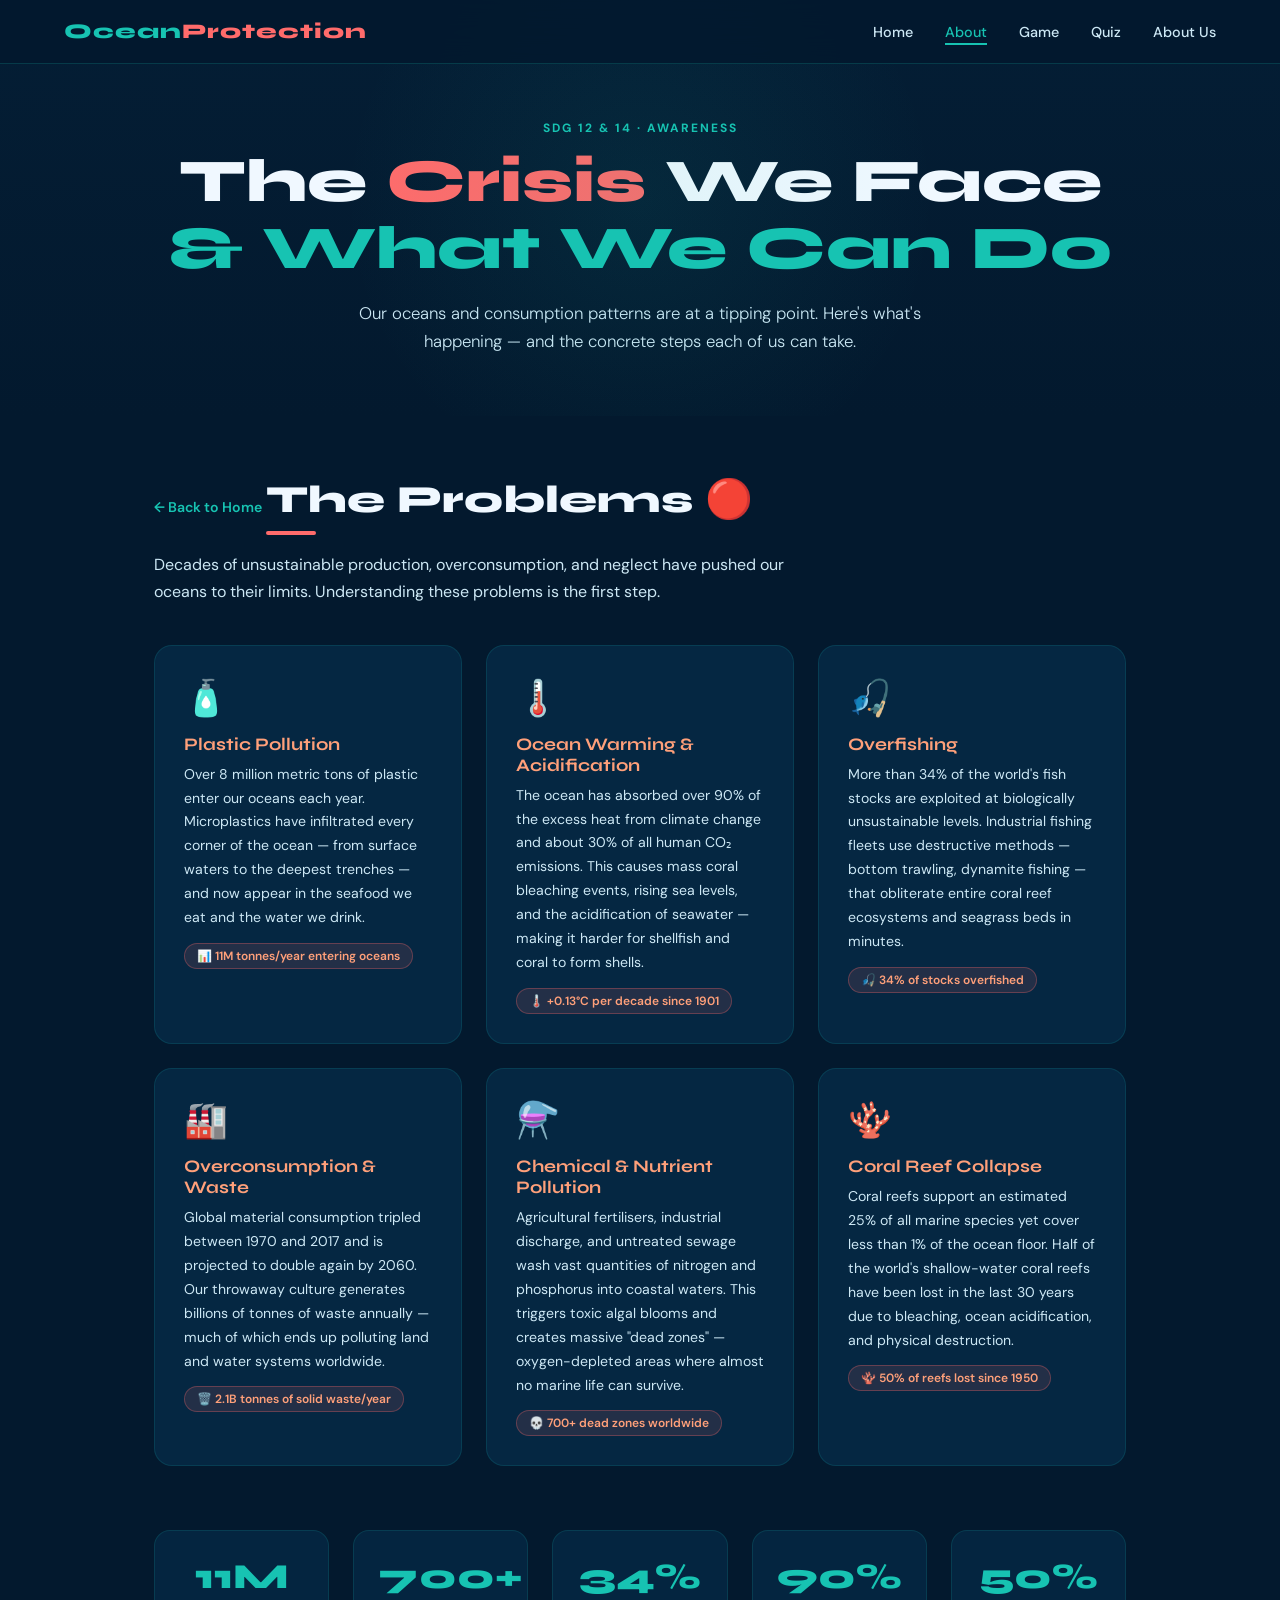
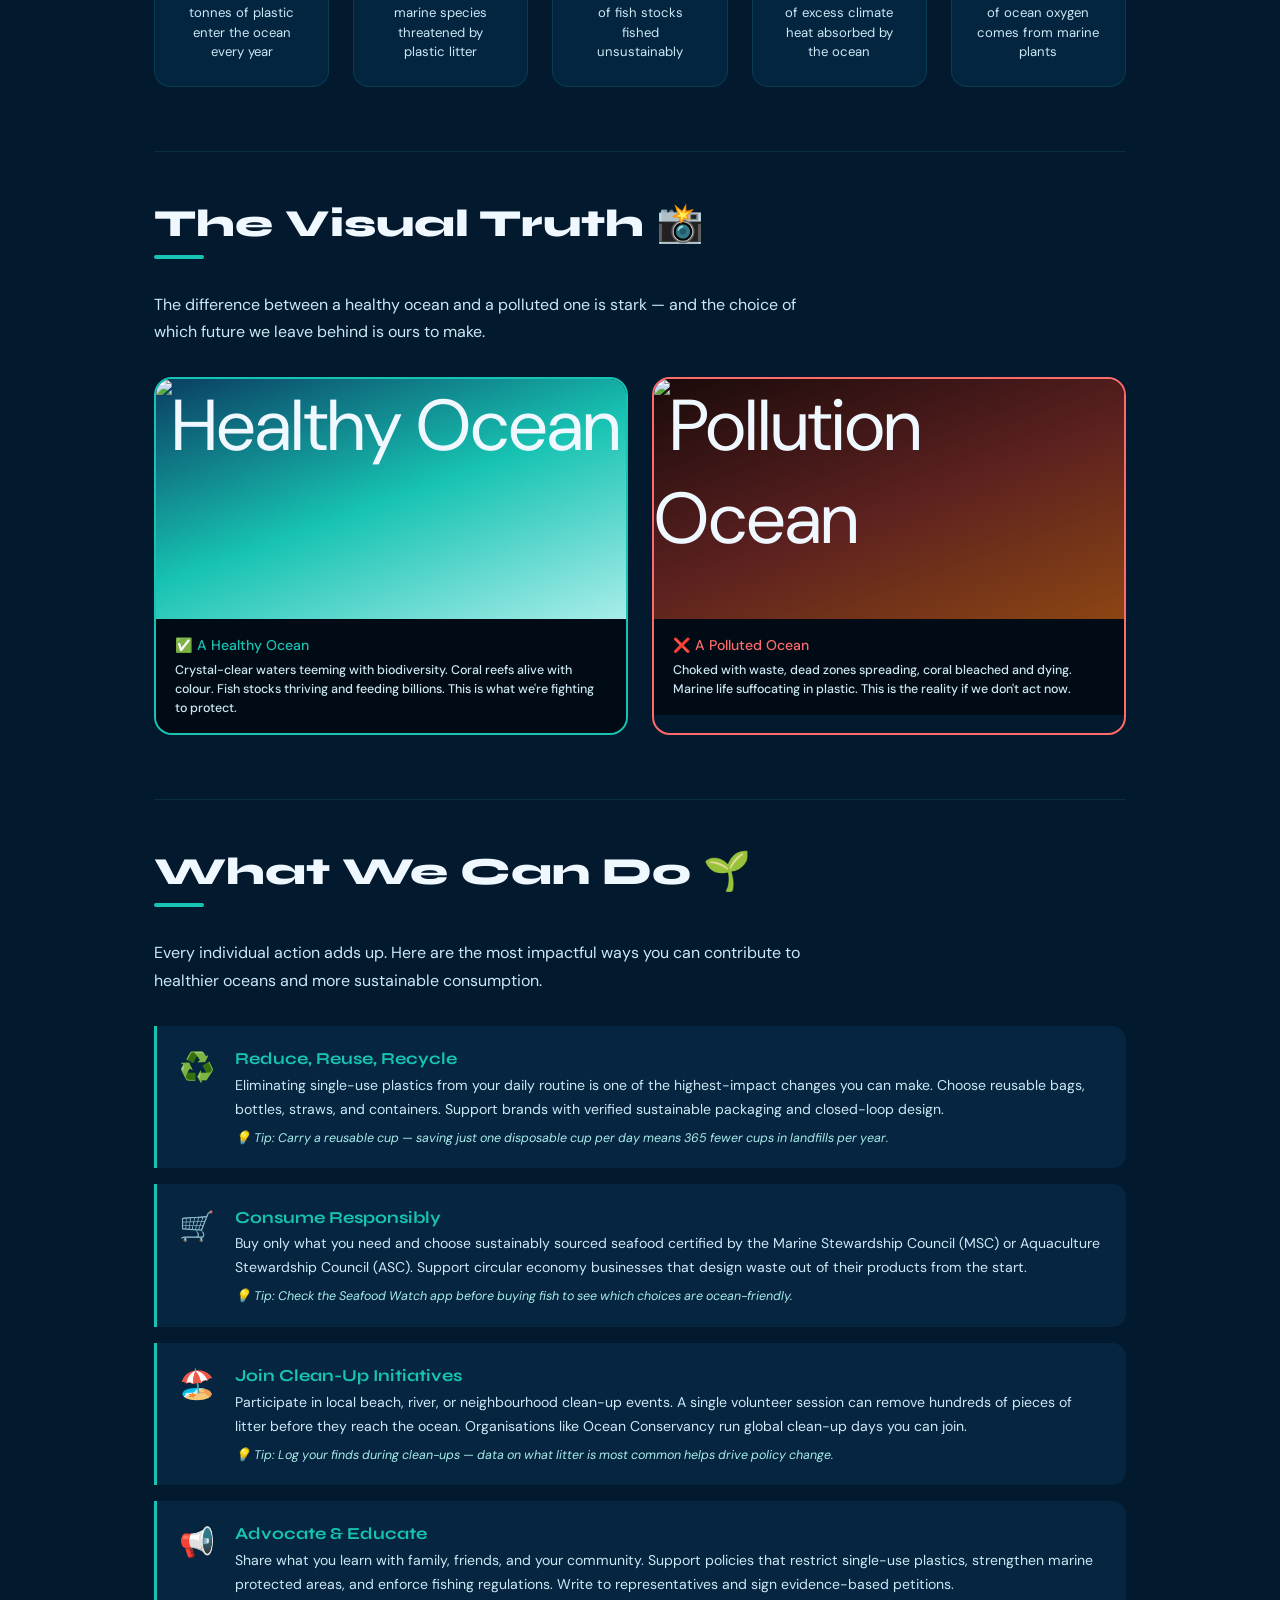
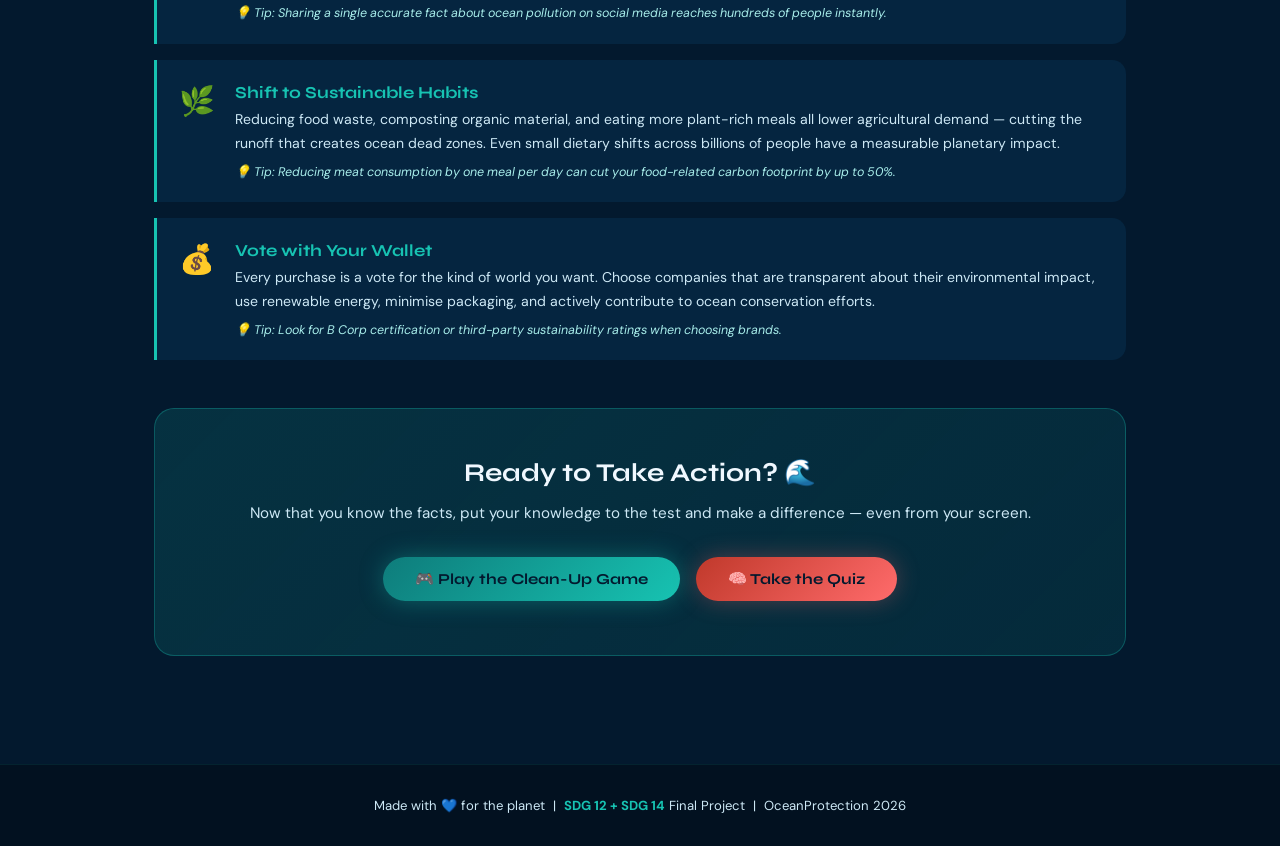
==== about.html @ fdc203fc "Update about.html" ====
<!DOCTYPE html>
<html lang="en">
<head>
<meta charset="UTF-8">
<meta name="viewport" content="width=device-width, initial-scale=1.0">
<title>About — OceanProtection</title>
<link href="https://fonts.googleapis.com/css2?family=Syne:wght@400;600;700;800&family=DM+Sans:ital,wght@0,300;0,400;0,500;1,300&display=swap" rel="stylesheet">
<link rel="stylesheet" href="about.css">
</head>
<body>

<nav>
  <a href="index.html" class="nav-logo">Ocean<span>Protection</span></a>
  <ul class="nav-links" id="navLinks">
    <li><a href="index.html">Home</a></li>
    <li><a href="about.html" class="active">About</a></li>
    <li><a href="game.html">Game</a></li>
    <li><a href="quiz.html">Quiz</a></li>
    <li><a href="aboutus.html">About Us</a></li>
  </ul>
  <div class="nav-burger" onclick="document.getElementById('navLinks').classList.toggle('open')">
    <span></span>
    <span></span>
    <span></span>
  </div>
</nav>

<!-- Hero -->
<div class="page-hero">
  <div class="page-tag">SDG 12 & 14 · Awareness</div>
  <h1 class="page-title">The <span class="accent2">Crisis</span> We Face<br><span class="accent">& What We Can Do</span></h1>
  <p class="page-subtitle">Our oceans and consumption patterns are at a tipping point. Here's what's happening — and the concrete steps each of us can take.</p>
</div>

<div class="content">
  <a href="index.html" class="back-link">← Back to Home</a>

  <!-- Problems -->
  <div class="section-label red">The Problems 🔴</div>
  <p style="color:var(--text-light);max-width:680px;line-height:1.7;margin-bottom:1rem;">Decades of unsustainable production, overconsumption, and neglect have pushed our oceans to their limits. Understanding these problems is the first step.</p>

  <div class="problems-grid">
    <div class="problem-card">
      <div class="p-icon">🧴</div>
      <h3>Plastic Pollution</h3>
      <p>Over 8 million metric tons of plastic enter our oceans each year. Microplastics have infiltrated every corner of the ocean — from surface waters to the deepest trenches — and now appear in the seafood we eat and the water we drink.</p>
      <span class="stat-chip">📊 11M tonnes/year entering oceans</span>
    </div>
    <div class="problem-card">
      <div class="p-icon">🌡️</div>
      <h3>Ocean Warming & Acidification</h3>
      <p>The ocean has absorbed over 90% of the excess heat from climate change and about 30% of all human CO₂ emissions. This causes mass coral bleaching events, rising sea levels, and the acidification of seawater — making it harder for shellfish and coral to form shells.</p>
      <span class="stat-chip">🌡️ +0.13°C per decade since 1901</span>
    </div>
    <div class="problem-card">
      <div class="p-icon">🎣</div>
      <h3>Overfishing</h3>
      <p>More than 34% of the world's fish stocks are exploited at biologically unsustainable levels. Industrial fishing fleets use destructive methods — bottom trawling, dynamite fishing — that obliterate entire coral reef ecosystems and seagrass beds in minutes.</p>
      <span class="stat-chip">🎣 34% of stocks overfished</span>
    </div>
    <div class="problem-card">
      <div class="p-icon">🏭</div>
      <h3>Overconsumption & Waste</h3>
      <p>Global material consumption tripled between 1970 and 2017 and is projected to double again by 2060. Our throwaway culture generates billions of tonnes of waste annually — much of which ends up polluting land and water systems worldwide.</p>
      <span class="stat-chip">🗑️ 2.1B tonnes of solid waste/year</span>
    </div>
    <div class="problem-card">
      <div class="p-icon">⚗️</div>
      <h3>Chemical & Nutrient Pollution</h3>
      <p>Agricultural fertilisers, industrial discharge, and untreated sewage wash vast quantities of nitrogen and phosphorus into coastal waters. This triggers toxic algal blooms and creates massive "dead zones" — oxygen-depleted areas where almost no marine life can survive.</p>
      <span class="stat-chip">💀 700+ dead zones worldwide</span>
    </div>
    <div class="problem-card">
      <div class="p-icon">🪸</div>
      <h3>Coral Reef Collapse</h3>
      <p>Coral reefs support an estimated 25% of all marine species yet cover less than 1% of the ocean floor. Half of the world's shallow-water coral reefs have been lost in the last 30 years due to bleaching, ocean acidification, and physical destruction.</p>
      <span class="stat-chip">🪸 50% of reefs lost since 1950</span>
    </div>
  </div>

  <!-- Key stats -->
  <div class="stats-row">
    <div class="stat-box"><div class="stat-num">11M</div><div class="stat-desc">tonnes of plastic enter the ocean every year</div></div>
    <div class="stat-box"><div class="stat-num">700+</div><div class="stat-desc">marine species threatened by plastic litter</div></div>
    <div class="stat-box"><div class="stat-num">34%</div><div class="stat-desc">of fish stocks fished unsustainably</div></div>
    <div class="stat-box"><div class="stat-num">90%</div><div class="stat-desc">of excess climate heat absorbed by the ocean</div></div>
    <div class="stat-box"><div class="stat-num">50%</div><div class="stat-desc">of ocean oxygen comes from marine plants</div></div>
  </div>

  <hr class="divider">

  <!-- Compare -->
  <div class="section-label">The Visual Truth 📸</div>
  <p style="color:var(--text-light);max-width:680px;line-height:1.7;margin:1rem 0 .5rem;">The difference between a healthy ocean and a polluted one is stark — and the choice of which future we leave behind is ours to make.</p>

  <div class="compare-wrap">
    <div class="compare-card clean">
      <div class="ocean-illustration ocean-clean">
        <img src="https://agritech-foresight.atri.org.tw/archive/news/2022100656297b34-d024-4605-a1a9-5015cb90ab96.jpg" alt="Healthy Ocean">
      </div>
      <div class="compare-label c">
        ✅ A Healthy Ocean
        <div class="compare-caption">Crystal-clear waters teeming with biodiversity. Coral reefs alive with colour. Fish stocks thriving and feeding billions. This is what we're fighting to protect.</div>
      </div>
    </div>
    <div class="compare-card dirty">
      <div class="ocean-illustration ocean-dirty">
        <img src="https://img.natgeomedia.com/userfiles/sm/sm1920_images_A1/13639/2021060845363609.jpg" alt="Pollution Ocean">
      </div>
      <div class="compare-label d">
        ❌ A Polluted Ocean
        <div class="compare-caption">Choked with waste, dead zones spreading, coral bleached and dying. Marine life suffocating in plastic. This is the reality if we don't act now.</div>
      </div>
    </div>
  </div>

  <hr class="divider">

  <!-- Solutions -->
  <div class="section-label">What We Can Do 🌱</div>
  <p style="color:var(--text-light);max-width:680px;line-height:1.7;margin:1rem 0 .5rem;">Every individual action adds up. Here are the most impactful ways you can contribute to healthier oceans and more sustainable consumption.</p>

  <div class="solutions-list" id="solutionsList">
    <div class="solution-item">
      <div class="sol-icon">♻️</div>
      <div class="sol-text">
        <h4>Reduce, Reuse, Recycle</h4>
        <p>Eliminating single-use plastics from your daily routine is one of the highest-impact changes you can make. Choose reusable bags, bottles, straws, and containers. Support brands with verified sustainable packaging and closed-loop design.</p>
        <div class="sol-tip">💡 Tip: Carry a reusable cup — saving just one disposable cup per day means 365 fewer cups in landfills per year.</div>
      </div>
    </div>
    <div class="solution-item">
      <div class="sol-icon">🛒</div>
      <div class="sol-text">
        <h4>Consume Responsibly</h4>
        <p>Buy only what you need and choose sustainably sourced seafood certified by the Marine Stewardship Council (MSC) or Aquaculture Stewardship Council (ASC). Support circular economy businesses that design waste out of their products from the start.</p>
        <div class="sol-tip">💡 Tip: Check the Seafood Watch app before buying fish to see which choices are ocean-friendly.</div>
      </div>
    </div>
    <div class="solution-item">
      <div class="sol-icon">🏖️</div>
      <div class="sol-text">
        <h4>Join Clean-Up Initiatives</h4>
        <p>Participate in local beach, river, or neighbourhood clean-up events. A single volunteer session can remove hundreds of pieces of litter before they reach the ocean. Organisations like Ocean Conservancy run global clean-up days you can join.</p>
        <div class="sol-tip">💡 Tip: Log your finds during clean-ups — data on what litter is most common helps drive policy change.</div>
      </div>
    </div>
    <div class="solution-item">
      <div class="sol-icon">📢</div>
      <div class="sol-text">
        <h4>Advocate & Educate</h4>
        <p>Share what you learn with family, friends, and your community. Support policies that restrict single-use plastics, strengthen marine protected areas, and enforce fishing regulations. Write to representatives and sign evidence-based petitions.</p>
        <div class="sol-tip">💡 Tip: Sharing a single accurate fact about ocean pollution on social media reaches hundreds of people instantly.</div>
      </div>
    </div>
    <div class="solution-item">
      <div class="sol-icon">🌿</div>
      <div class="sol-text">
        <h4>Shift to Sustainable Habits</h4>
        <p>Reducing food waste, composting organic material, and eating more plant-rich meals all lower agricultural demand — cutting the runoff that creates ocean dead zones. Even small dietary shifts across billions of people have a measurable planetary impact.</p>
        <div class="sol-tip">💡 Tip: Reducing meat consumption by one meal per day can cut your food-related carbon footprint by up to 50%.</div>
      </div>
    </div>
    <div class="solution-item">
      <div class="sol-icon">💰</div>
      <div class="sol-text">
        <h4>Vote with Your Wallet</h4>
        <p>Every purchase is a vote for the kind of world you want. Choose companies that are transparent about their environmental impact, use renewable energy, minimise packaging, and actively contribute to ocean conservation efforts.</p>
        <div class="sol-tip">💡 Tip: Look for B Corp certification or third-party sustainability ratings when choosing brands.</div>
      </div>
    </div>
  </div>

  <!-- CTA -->
  <div class="cta-box">
    <h3>Ready to Take Action? 🌊</h3>
    <p>Now that you know the facts, put your knowledge to the test and make a difference — even from your screen.</p>
    <a href="game.html" class="btn-cta">🎮 Play the Clean-Up Game</a>
    <a href="quiz.html" class="btn-cta coral">🧠 Take the Quiz</a>
  </div>
</div>

<footer>
  <p>Made with 💙 for the planet &nbsp;|&nbsp; <strong>SDG 12 + SDG 14</strong> Final Project &nbsp;|&nbsp; OceanProtection 2026</p>
</footer>

<script src="about.js"></script>
</body>
</html>
---- about.css ----
:root { 
    --ocean-deep:#03192e; --ocean-mid:#0a3d62; --ocean-teal:#0e7c7b;
    --ocean-cyan:#17c3b2; --ocean-foam:#a8edea; --coral:#ff6b6b;
    --coral-light:#ffa07a; --white:#f0f8ff; --text-light:#cde8f5;
  }
  * { margin:0; padding:0; box-sizing:border-box; }
  html { scroll-behavior:smooth; }
  body { font-family:'DM Sans',sans-serif; background:var(--ocean-deep); color:var(--white); overflow-x:hidden; }

  nav {
    position:fixed; top:0; width:100%; z-index:1000;
    background:rgba(3,25,46,0.88); backdrop-filter:blur(14px);
    border-bottom:1px solid rgba(23,195,178,0.2);
    display:flex; align-items:center; justify-content:space-between;
    padding:0 5%; height:64px;
  }
  .nav-logo { font-family:'Syne',sans-serif; font-weight:800; font-size:1.3rem; color:var(--ocean-cyan); letter-spacing:1px; text-decoration:none; }
  .nav-logo span { color:var(--coral); }
  .nav-links { display:flex; gap:2rem; list-style:none; }
  .nav-links a { color:var(--text-light); text-decoration:none; font-size:.9rem; font-weight:500; position:relative; transition:color .3s; }
  .nav-links a::after { content:''; position:absolute; bottom:-4px; left:0; width:0; height:2px; background:var(--ocean-cyan); transition:width .3s; }
  .nav-links a:hover, .nav-links a.active { color:var(--ocean-cyan); }
  .nav-links a:hover::after, .nav-links a.active::after { width:100%; }
  .nav-burger { display:none; flex-direction:column; gap:5px; cursor:pointer; }
  .nav-burger span { width:26px; height:2px; background:var(--ocean-cyan); border-radius:2px; }

  /* Page hero */
  .page-hero {
    padding:120px 5% 60px; text-align:center;
    background:linear-gradient(180deg, #041e35 0%, var(--ocean-deep) 100%);
    position:relative; overflow:hidden;
  }
  .page-hero::before {
    content:''; position:absolute; top:-100px; left:50%; transform:translateX(-50%);
    width:600px; height:600px; border-radius:50%;
    background:radial-gradient(circle, rgba(23,195,178,0.08) 0%, transparent 70%);
  }
  .page-tag { font-size:.75rem; font-weight:700; letter-spacing:2px; text-transform:uppercase; color:var(--ocean-cyan); margin-bottom:.8rem; }
  .page-title { font-family:'Syne',sans-serif; font-size:clamp(2.2rem,5vw,3.8rem); font-weight:800; line-height:1.1; margin-bottom:1rem; }
  .page-title .accent { color:var(--ocean-cyan); }
  .page-title .accent2 { color:var(--coral); }
  .page-subtitle { font-size:1.05rem; color:var(--text-light); max-width:600px; margin:0 auto; line-height:1.7; font-weight:300; }

  /* Content wrapper */
  .content { max-width:1100px; margin:0 auto; padding:60px 5%; }

  .section-label {
    font-family:'Syne',sans-serif; font-size:clamp(1.6rem,4vw,2.4rem);
    font-weight:800; margin-bottom:1rem;
    position:relative; display:inline-block;
  }
  .section-label::after { content:''; display:block; width:50px; height:4px; background:var(--ocean-cyan); border-radius:2px; margin-top:.5rem; }
  .section-label.red::after { background:var(--coral); }

  /* Problems grid */
  .problems-grid { display:grid; grid-template-columns:repeat(auto-fit,minmax(290px,1fr)); gap:1.5rem; margin:2.5rem 0 4rem; }
  .problem-card {
    background:rgba(10,61,98,0.4); border:1px solid rgba(23,195,178,0.15);
    border-radius:18px; padding:1.8rem;
    opacity:0; transform:translateY(30px);
    transition:opacity .55s, transform .55s, border-color .3s;
  }
  .problem-card.visible { opacity:1; transform:translateY(0); }
  .problem-card:hover { border-color:var(--coral); }
  .p-icon { font-size:2.2rem; margin-bottom:.8rem; }
  .problem-card h3 { font-family:'Syne',sans-serif; font-size:1.1rem; margin-bottom:.5rem; color:var(--coral-light); }
  .problem-card p { font-size:.88rem; color:var(--text-light); line-height:1.7; }
  .stat-chip {
    display:inline-block; margin-top:.8rem;
    background:rgba(255,107,107,0.12); border:1px solid rgba(255,107,107,0.3);
    border-radius:20px; padding:.25rem .75rem; font-size:.75rem; color:var(--coral-light); font-weight:600;
  }

  /* Divider */
  .divider { border:none; border-top:1px solid rgba(23,195,178,0.12); margin:3rem 0; }

  /* Compare */
  .compare-wrap { display:flex; gap:1.5rem; flex-wrap:wrap; margin:2rem 0 4rem; }
  .compare-card { flex:1; min-width:270px; border-radius:18px; overflow:hidden; border:2px solid transparent; }
  .compare-card.clean { border-color:var(--ocean-cyan); }
  .compare-card.dirty { border-color:var(--coral); }
  .ocean-illustration { width:100%; height:240px; display:flex; align-items:center; justify-content:center; font-size:4.5rem; position:relative; flex-wrap:wrap; gap:.5rem; padding:0rem; overflow:hidden; }
  .ocean-illustration img {
      width: 100%;
      height: 240px;
      object-fit: cover;
      display:block;
   }
  .ocean-clean { background:linear-gradient(160deg,#0a3d62,#17c3b2,#a8edea); }
  .ocean-dirty { background:linear-gradient(160deg,#1a0a0a,#5a2020,#8b4513); }
  .compare-label { padding:1rem 1.2rem; background:rgba(0,0,0,0.55); font-size:.88rem; font-weight:500; line-height:1.5; }
  .compare-label.c { color:var(--ocean-cyan); }
  .compare-label.d { color:var(--coral); }
  .compare-caption { font-size:.78rem; color:var(--text-light); margin-top:.3rem; }

  /* Timeline / stats row */
  .stats-row { display:flex; gap:1.5rem; flex-wrap:wrap; margin:2rem 0 4rem; }
  .stat-box {
    flex:1; min-width:160px;
    background:rgba(10,61,98,0.35); border:1px solid rgba(23,195,178,0.15);
    border-radius:16px; padding:1.5rem; text-align:center;
  }
  .stat-num { font-family:'Syne',sans-serif; font-size:2.2rem; font-weight:800; color:var(--ocean-cyan); }
  .stat-desc { font-size:.82rem; color:var(--text-light); margin-top:.3rem; line-height:1.5; }

  /* Solutions */
  .solutions-list { display:flex; flex-direction:column; gap:1rem; margin:2rem 0 3rem; }
  .solution-item {
    display:flex; align-items:flex-start; gap:1.2rem;
    background:rgba(10,61,98,0.35); border-left:3px solid var(--ocean-cyan);
    border-radius:0 14px 14px 0; padding:1.4rem;
    opacity:0; transform:translateX(-30px);
    transition:opacity .5s, transform .5s;
  }
  .solution-item.visible { opacity:1; transform:translateX(0); }
  .sol-icon { font-size:1.8rem; flex-shrink:0; }
  .sol-text h4 { font-family:'Syne',sans-serif; font-size:1.05rem; margin-bottom:.3rem; color:var(--ocean-cyan); }
  .sol-text p { font-size:.88rem; color:var(--text-light); line-height:1.7; }
  .sol-tip { font-size:.78rem; color:var(--ocean-foam); margin-top:.5rem; font-style:italic; }

  /* CTA */
  .cta-box {
    background:linear-gradient(135deg,rgba(14,124,123,0.25),rgba(23,195,178,0.1));
    border:1px solid rgba(23,195,178,0.3); border-radius:20px;
    padding:3rem; text-align:center; margin:3rem 0;
  }
  .cta-box h3 { font-family:'Syne',sans-serif; font-size:1.6rem; margin-bottom:.8rem; }
  .cta-box p { color:var(--text-light); margin-bottom:1.5rem; font-size:.95rem; line-height:1.7; }
  .btn-cta {
    display:inline-block; background:linear-gradient(135deg,var(--ocean-teal),var(--ocean-cyan));
    color:var(--ocean-deep); padding:.8rem 2rem; border-radius:50px;
    font-weight:700; font-family:'Syne',sans-serif; text-decoration:none; font-size:.95rem;
    box-shadow:0 0 25px rgba(23,195,178,0.35); transition:transform .2s; margin:.4rem;
  }
  .btn-cta:hover { transform:translateY(-3px); }
  .btn-cta.coral { background:linear-gradient(135deg,#c0392b,var(--coral)); box-shadow:0 0 25px rgba(255,107,107,0.3); }

  /* Back link */
  .back-link { display:inline-flex; align-items:center; gap:.4rem; color:var(--ocean-cyan); text-decoration:none; font-size:.88rem; font-weight:600; margin-bottom:2rem; transition:gap .2s; }
  .back-link:hover { gap:.8rem; }

  footer { background:rgba(0,0,0,0.3); text-align:center; padding:2rem; font-size:.82rem; color:var(--text-light); border-top:1px solid rgba(23,195,178,0.1); }
  footer strong { color:var(--ocean-cyan); }

  ::-webkit-scrollbar { width:6px; }
  ::-webkit-scrollbar-track { background:var(--ocean-deep); }
  ::-webkit-scrollbar-thumb { background:var(--ocean-teal); border-radius:3px; }

  @media (max-width:640px) {
    .nav-links { display:none; flex-direction:column; position:absolute; top:64px; left:0; width:100%; background:rgba(3,25,46,.97); padding:1rem; gap:1rem; }
    .nav-links.open { display:flex; }
    .nav-burger { display:flex; }
  }
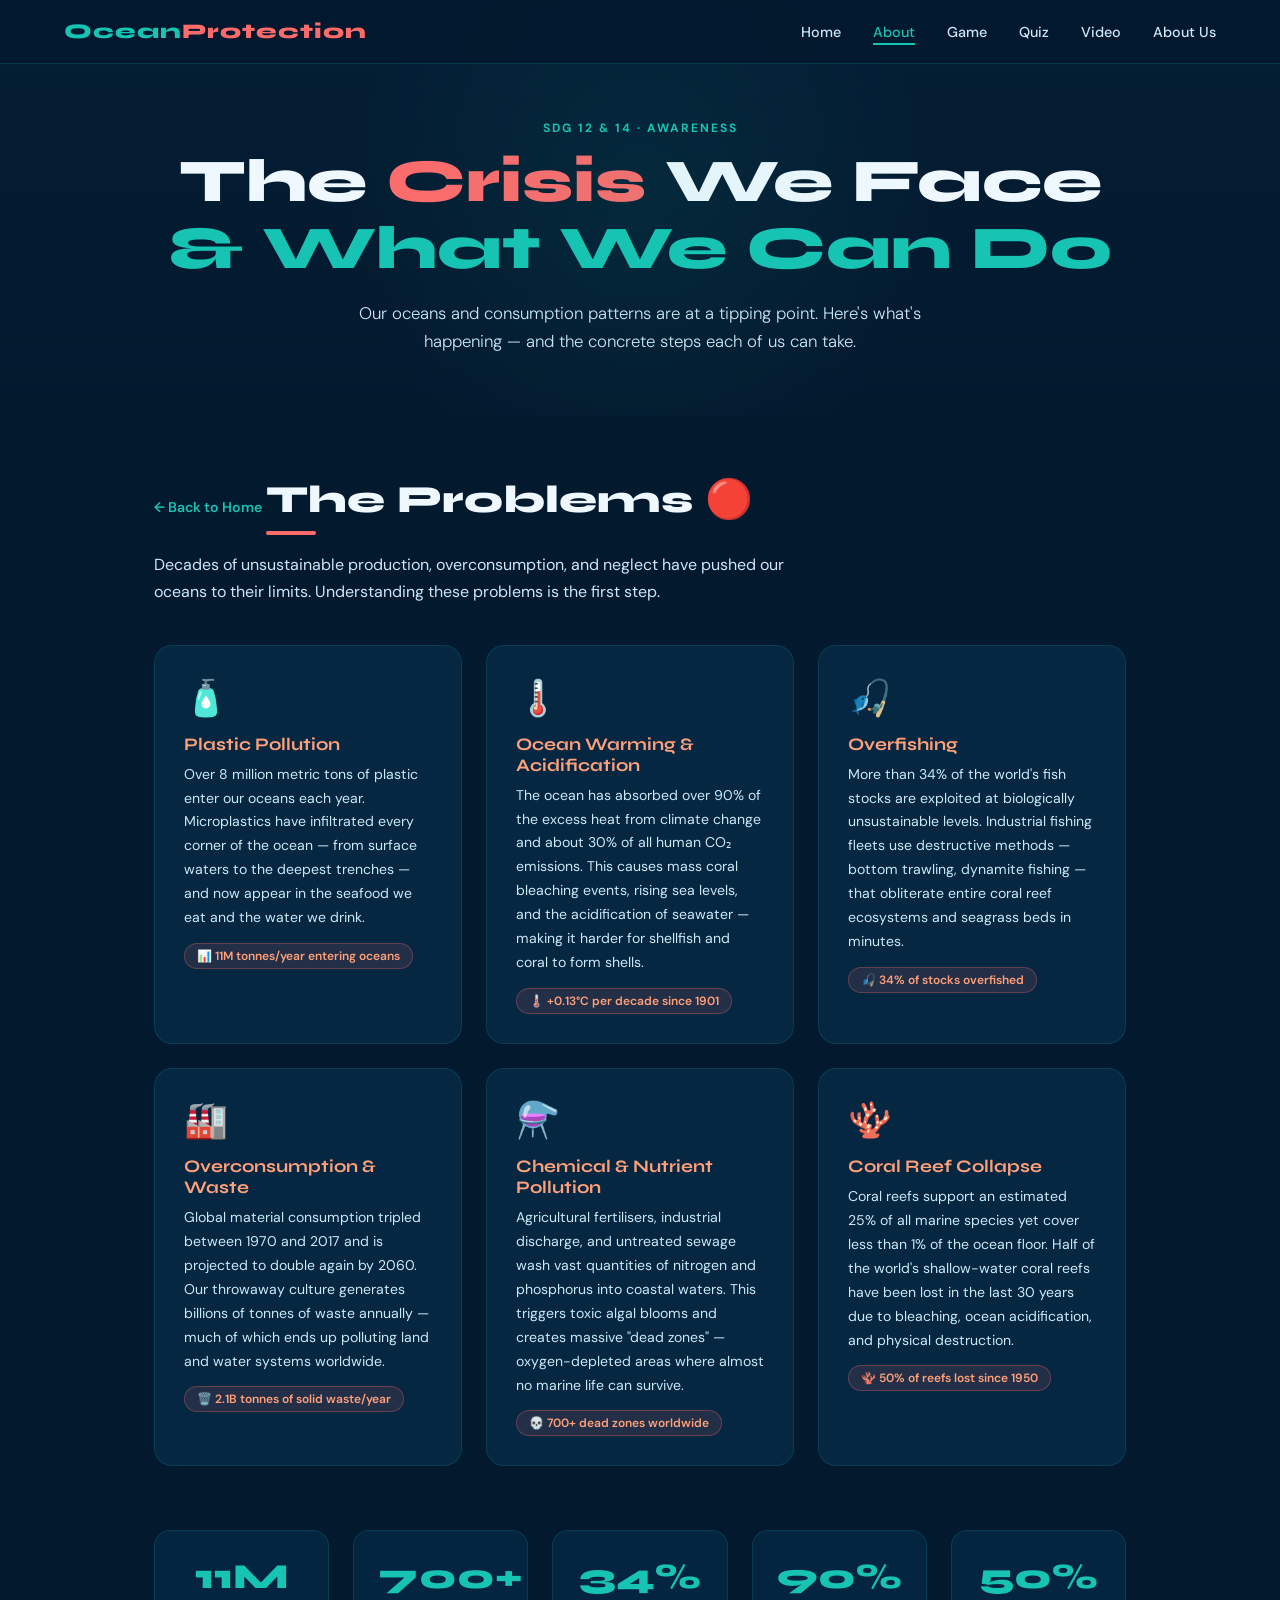
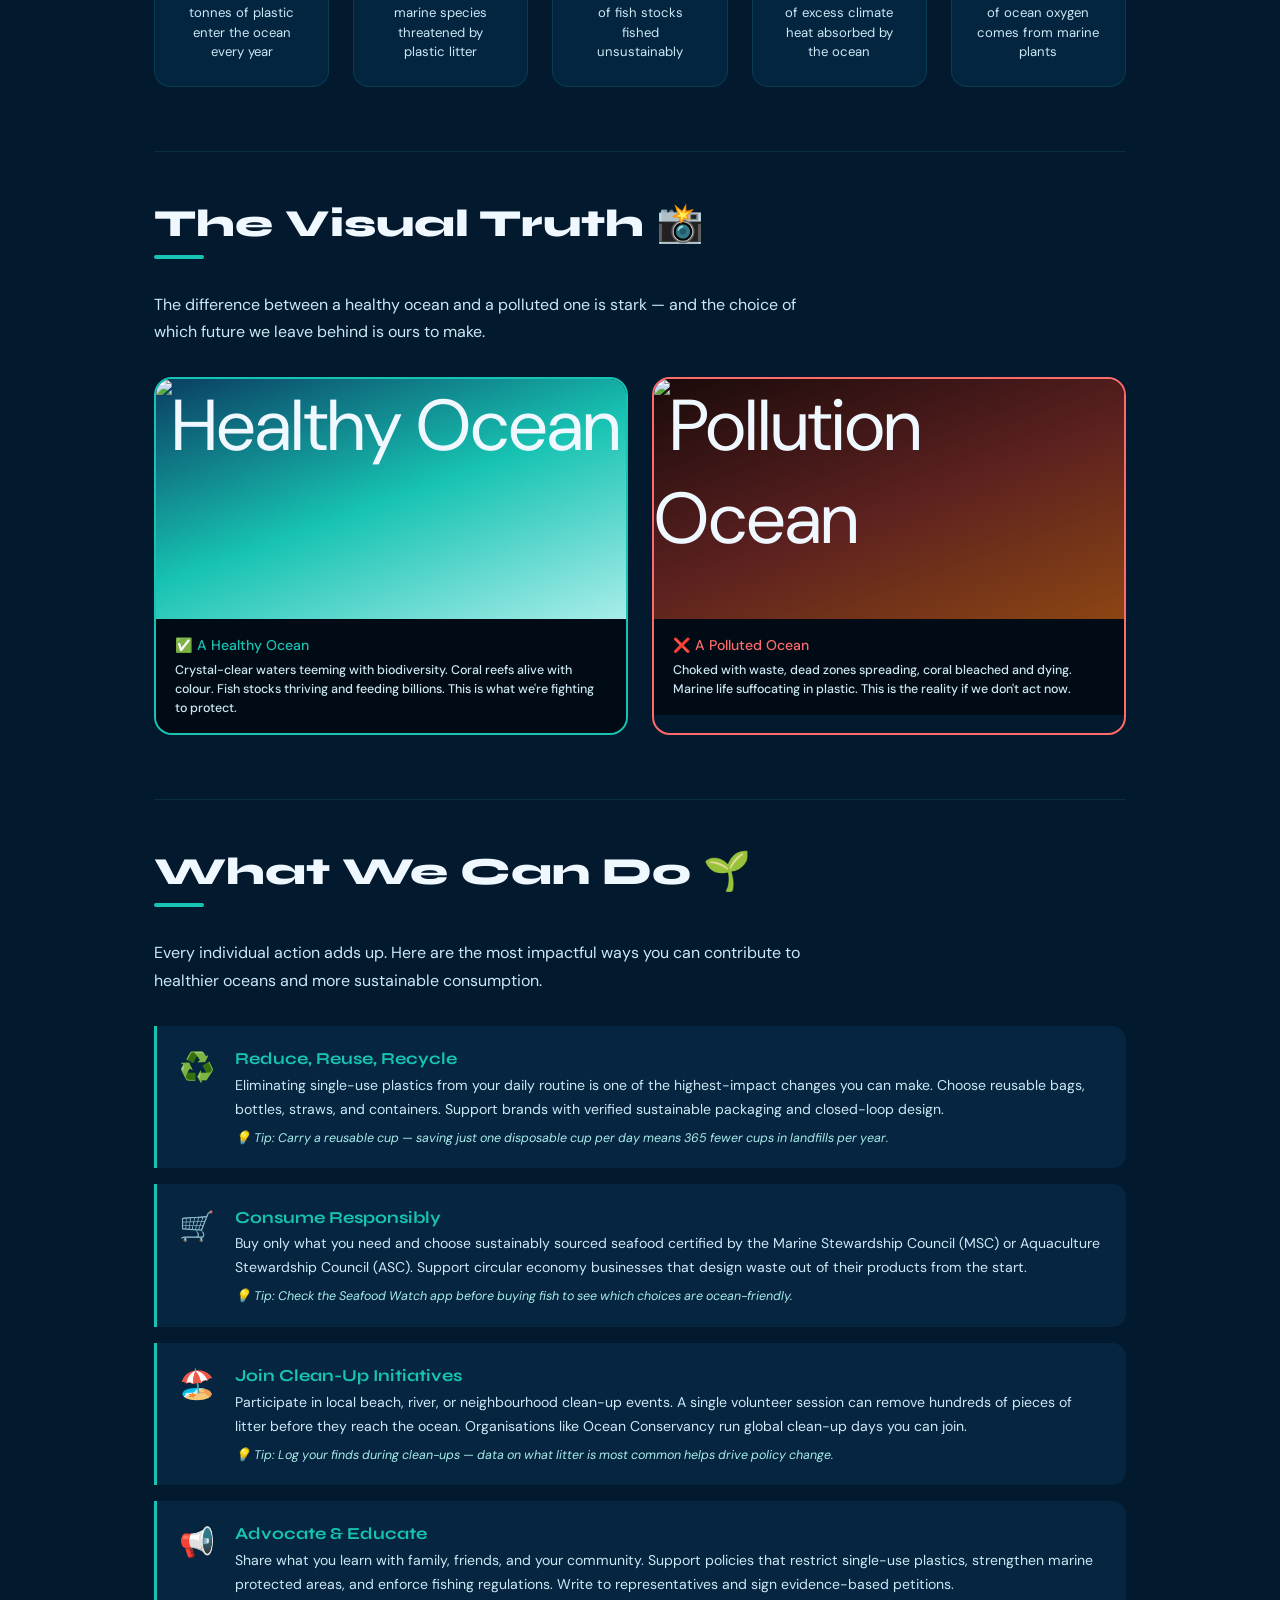
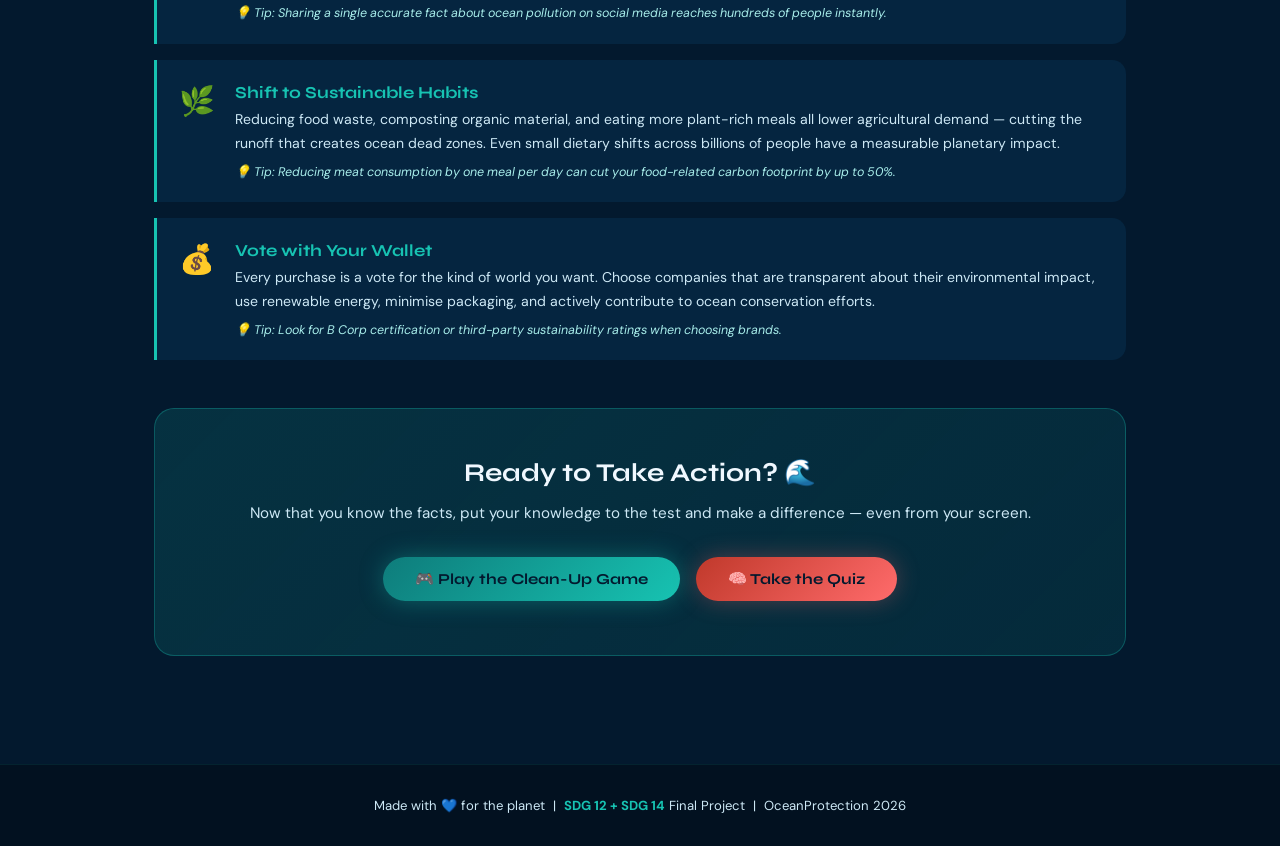
==== commit c2409aee: "Update about.html" ====
--- a/about.html
+++ b/about.html
@@ -16,6 +16,7 @@
     <li><a href="about.html" class="active">About</a></li>
     <li><a href="game.html">Game</a></li>
     <li><a href="quiz.html">Quiz</a></li>
+    <li><a href="video.html">Video</a></li>
     <li><a href="aboutus.html">About Us</a></li>
   </ul>
   <div class="nav-burger" onclick="document.getElementById('navLinks').classList.toggle('open')">
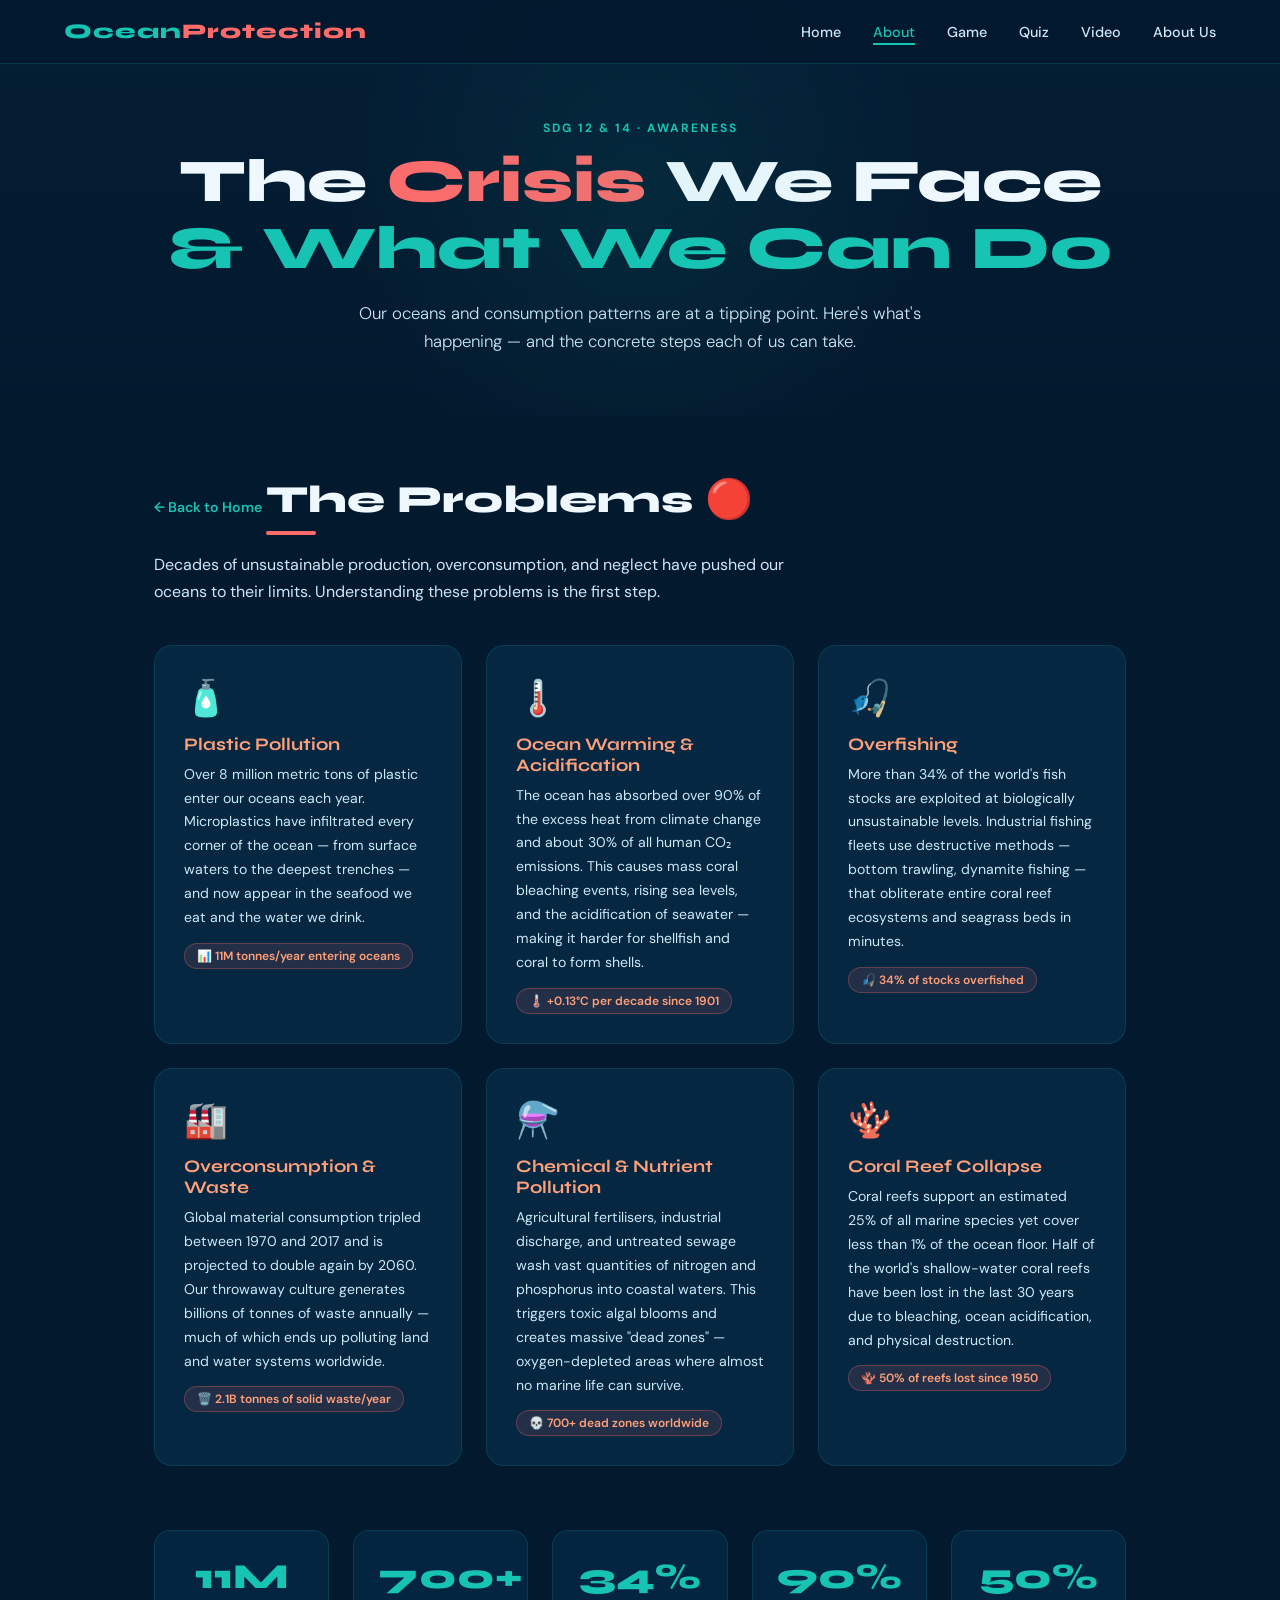
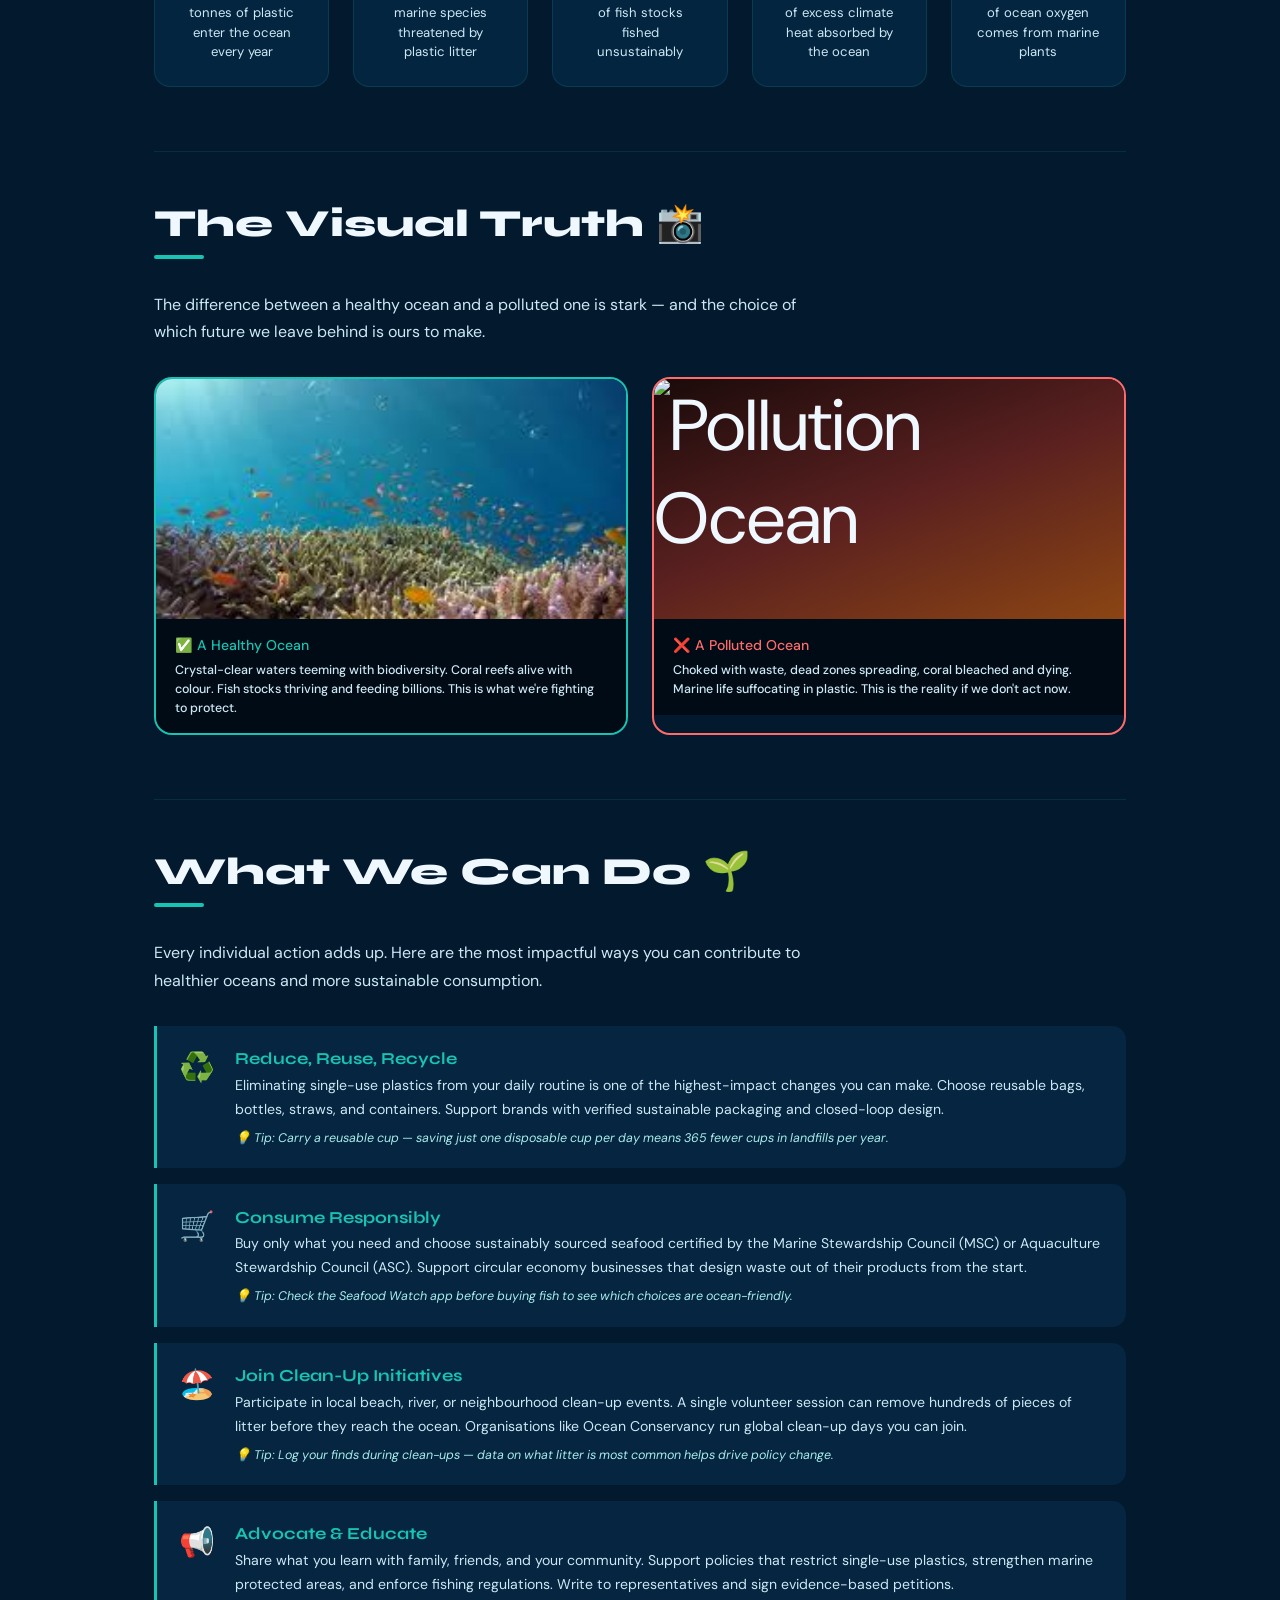
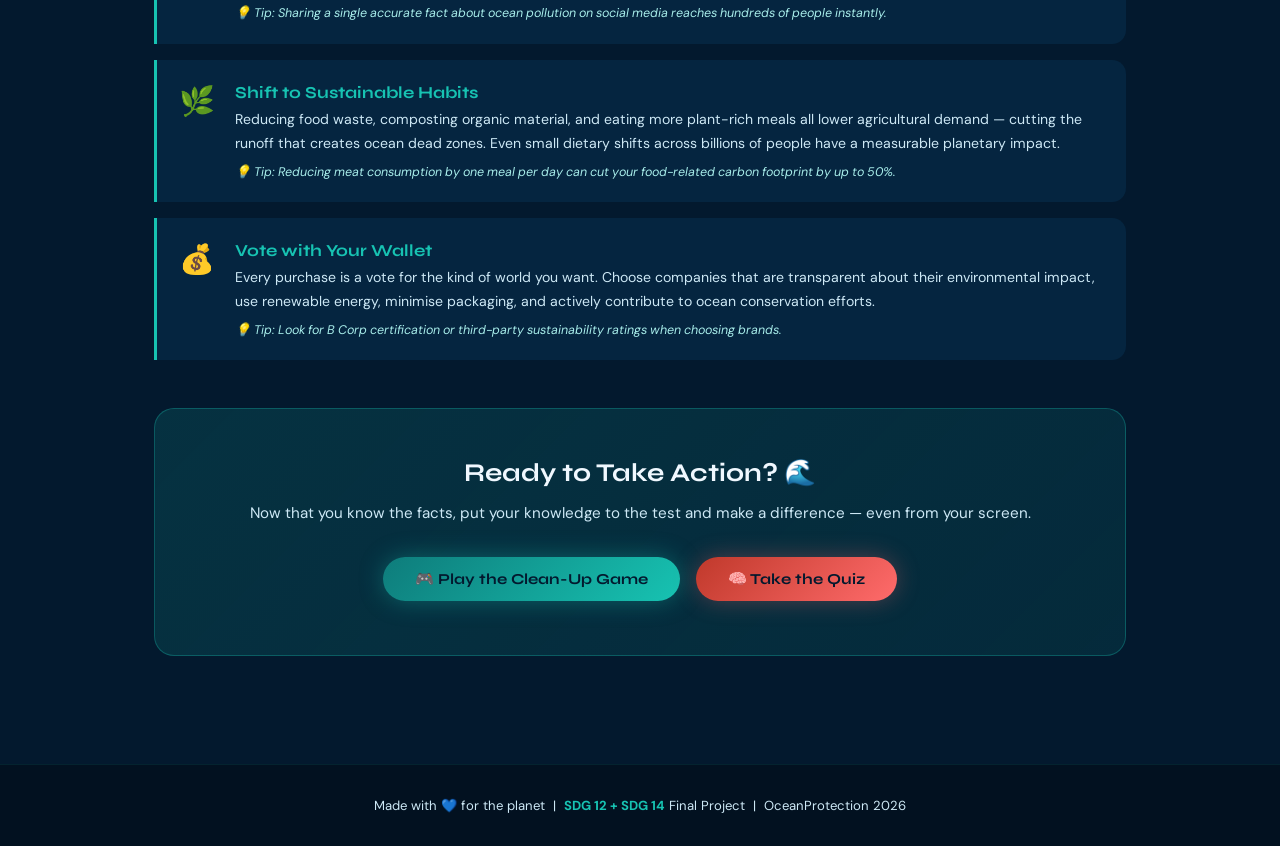
==== commit 6e9f860f: "Replace image URL with base64 encoded image" ====
--- a/about.html
+++ b/about.html
@@ -97,7 +97,7 @@
   <div class="compare-wrap">
     <div class="compare-card clean">
       <div class="ocean-illustration ocean-clean">
-        <img src="https://agritech-foresight.atri.org.tw/archive/news/2022100656297b34-d024-4605-a1a9-5015cb90ab96.jpg" alt="Healthy Ocean">
+        <img src="[data-uri]" alt="Healthy Ocean">
       </div>
       <div class="compare-label c">
         ✅ A Healthy Ocean
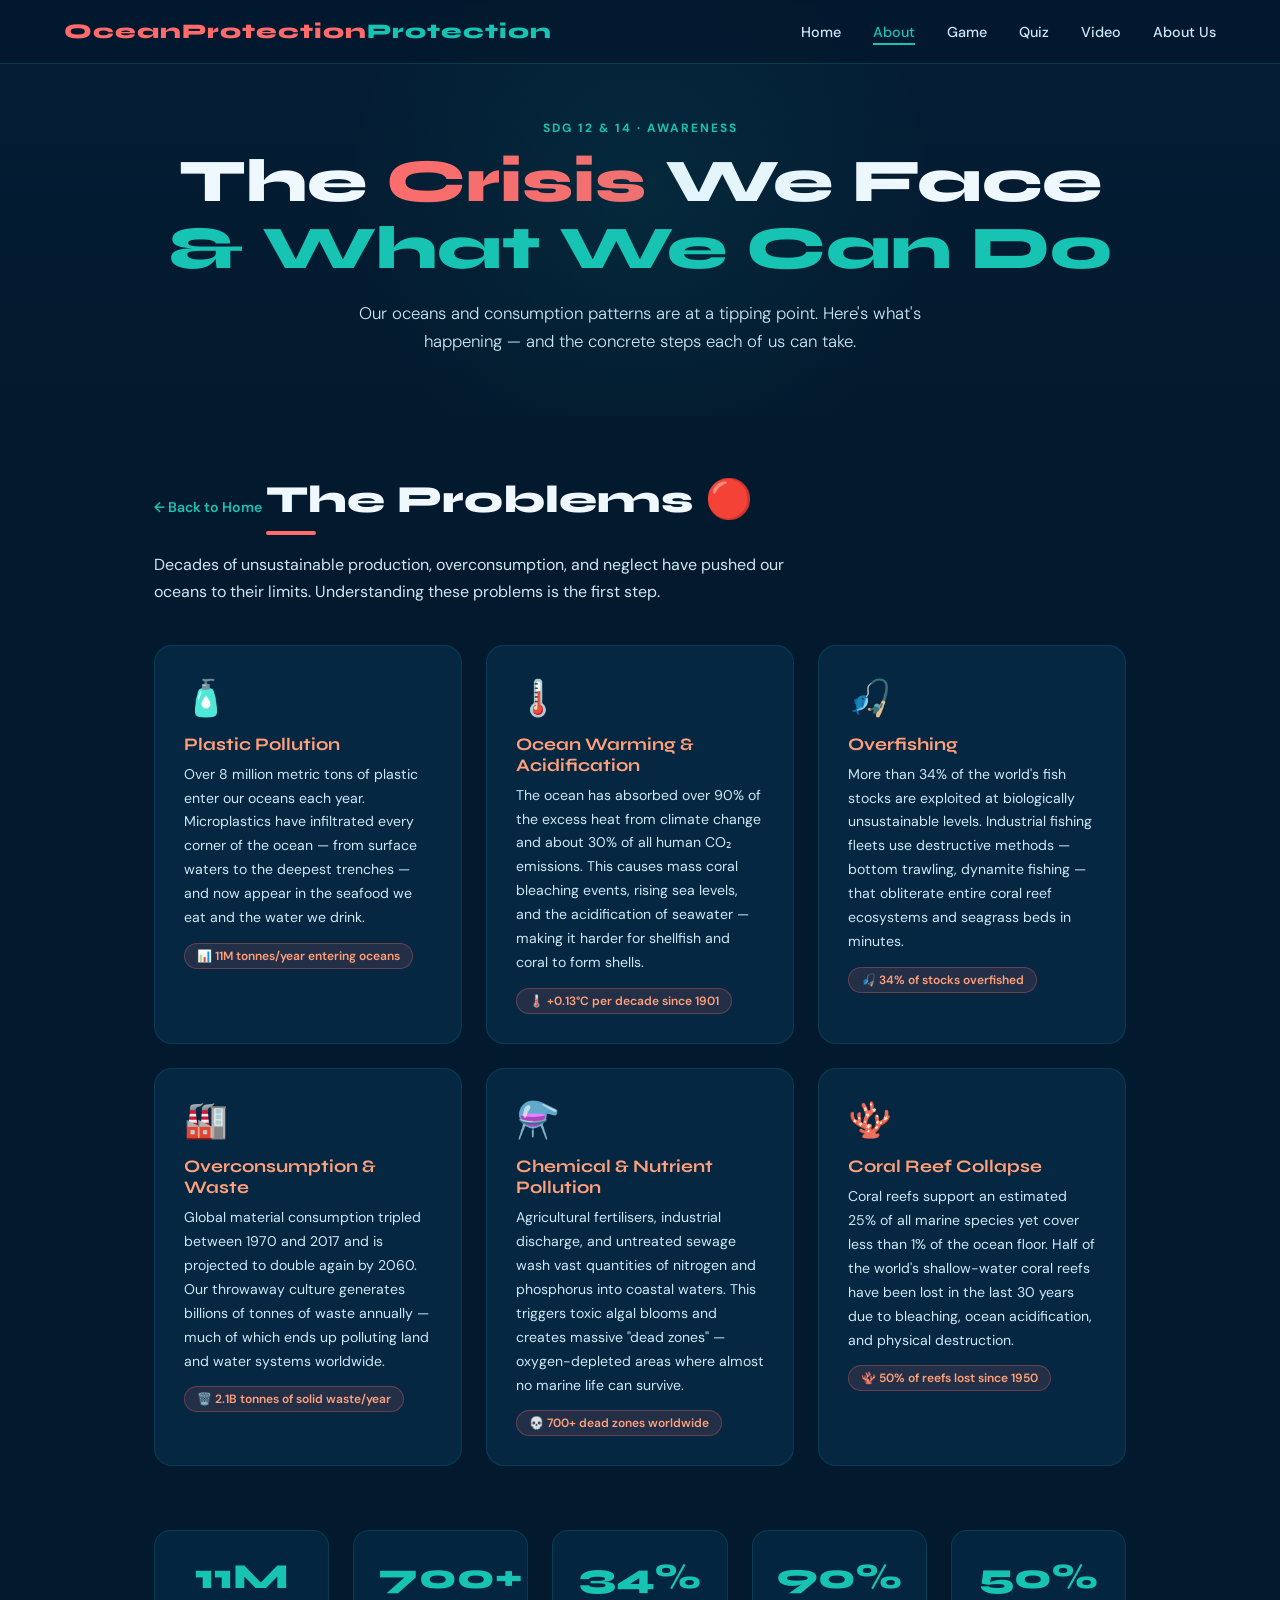
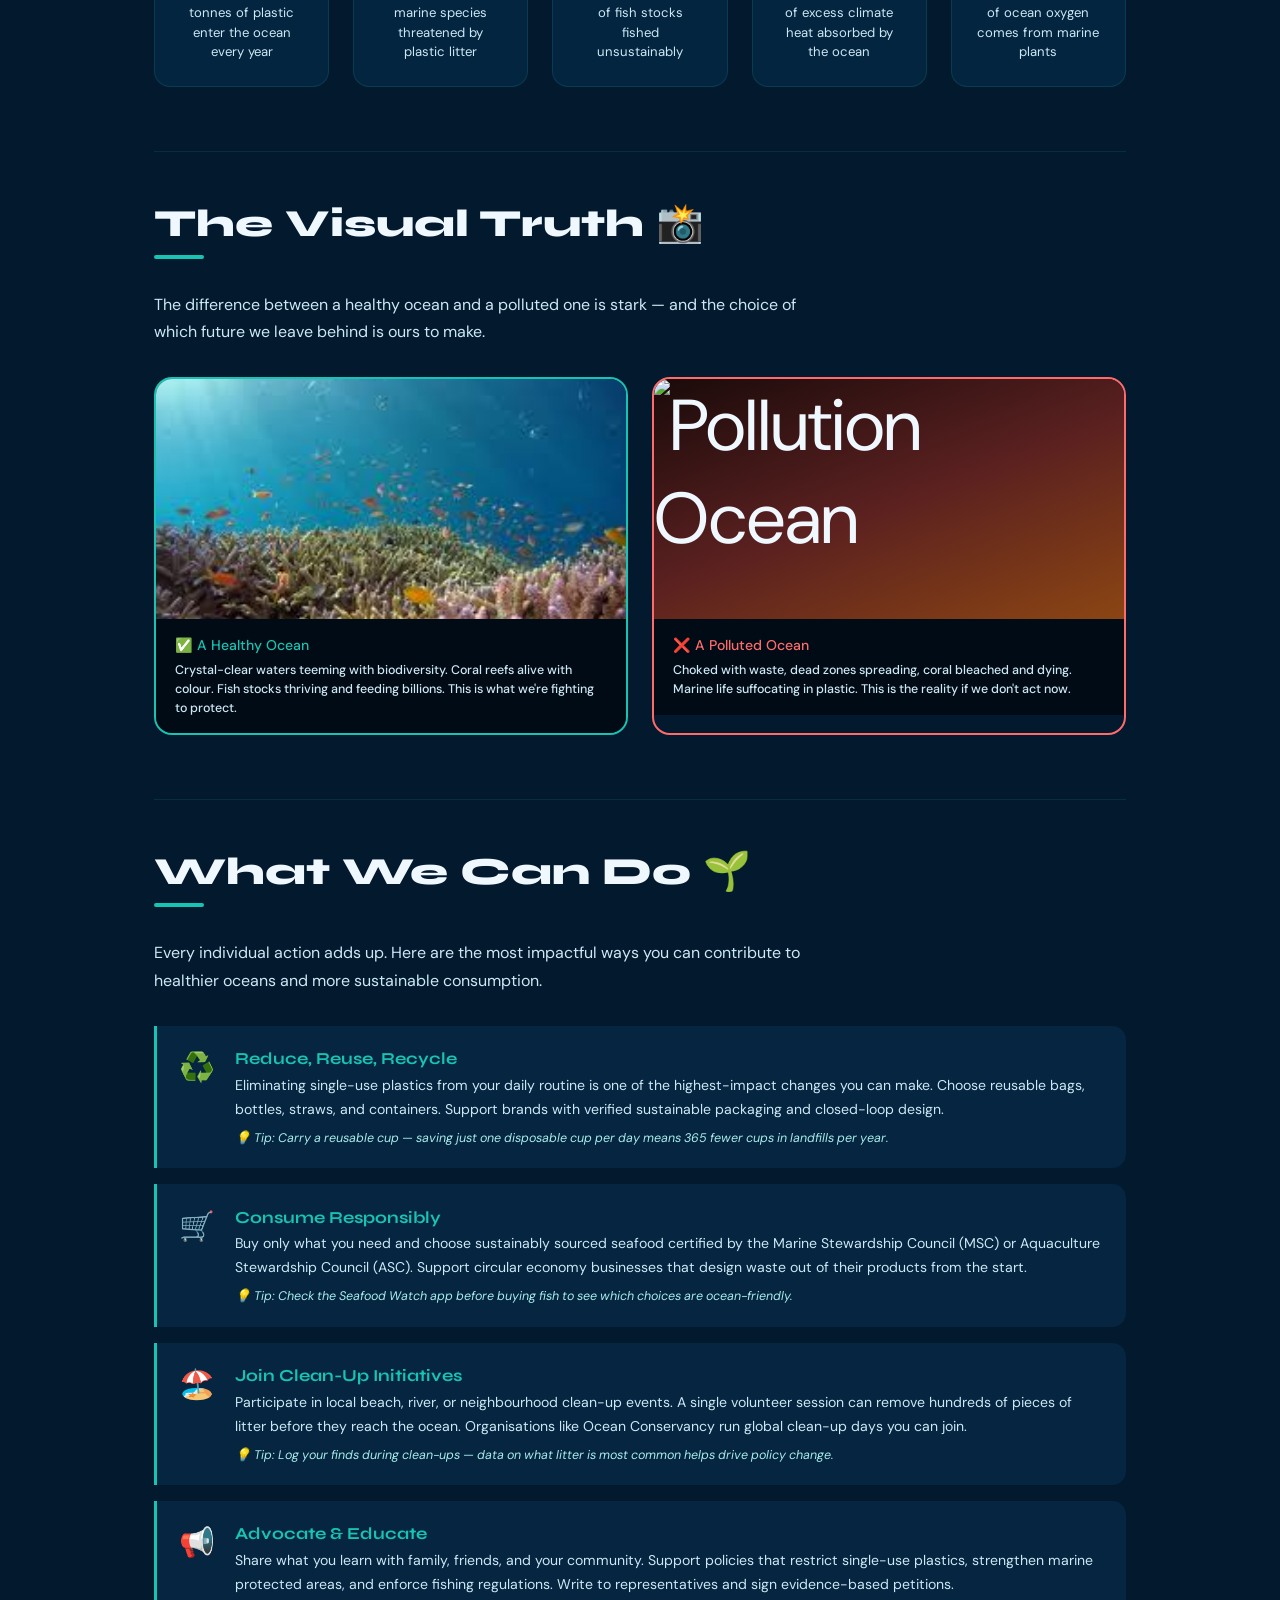
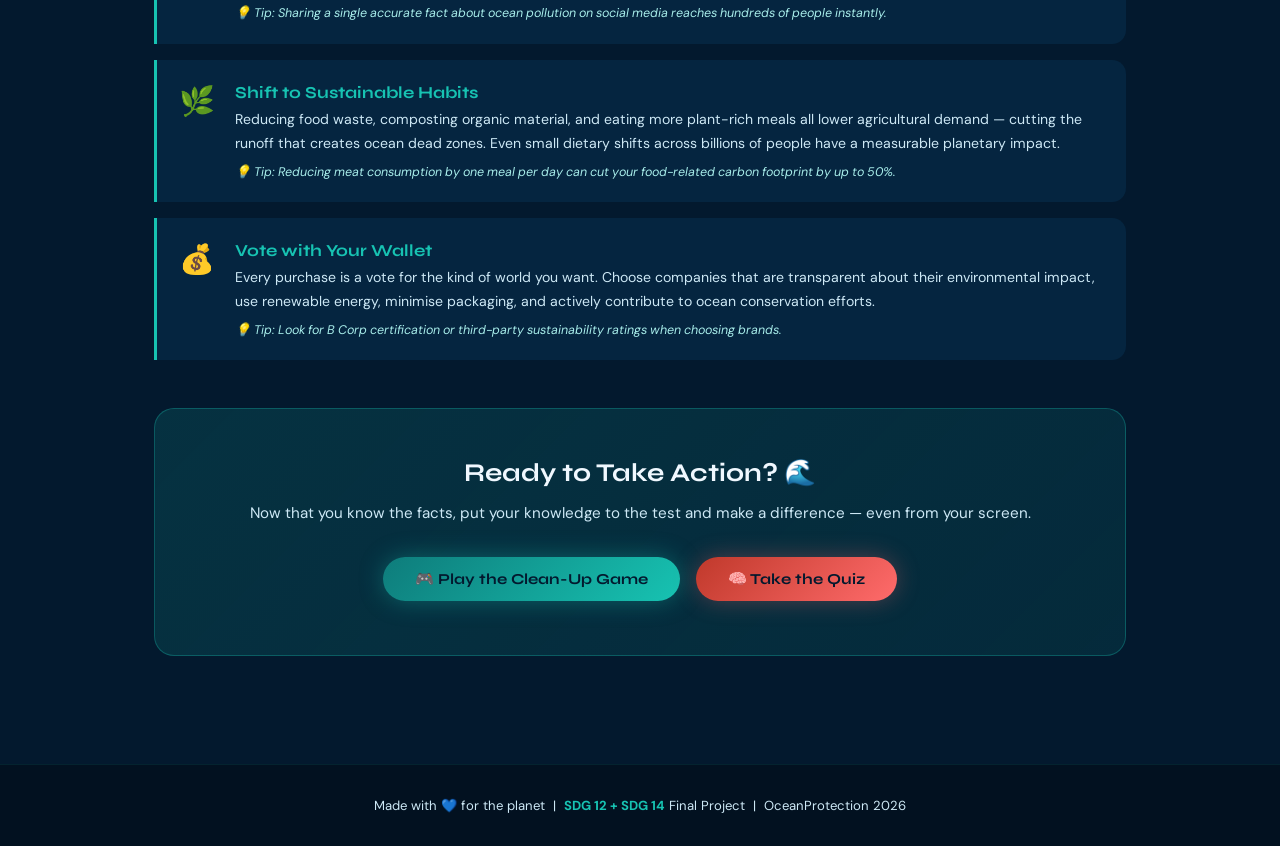
==== commit f13b0cfe: "Fix nav logo text formatting in about.html" ====
--- a/about.html
+++ b/about.html
@@ -10,7 +10,7 @@
 <body>
 
 <nav>
-  <a href="index.html" class="nav-logo">Ocean<span>Protection</span></a>
+  <a href="index.html" class="nav-logo"><span>OceanProtection</span>Protection</a>
   <ul class="nav-links" id="navLinks">
     <li><a href="index.html">Home</a></li>
     <li><a href="about.html" class="active">About</a></li>
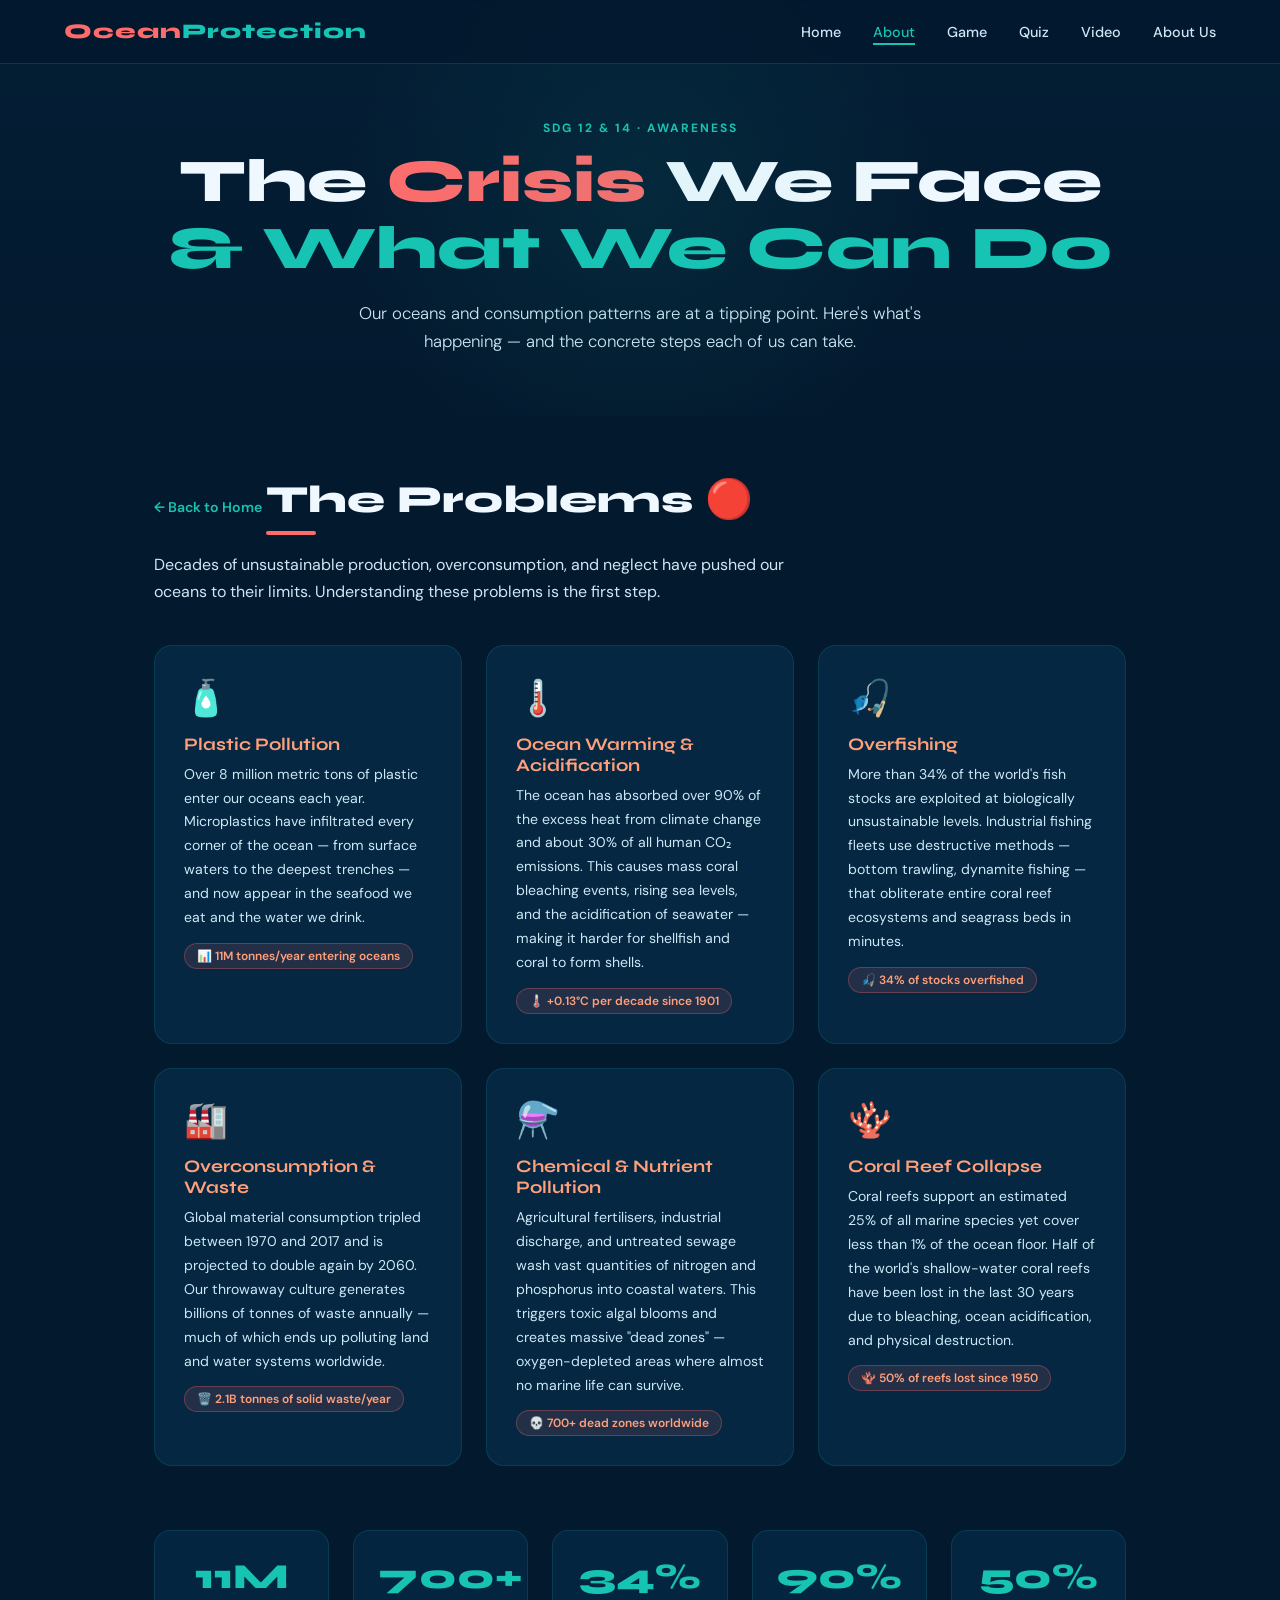
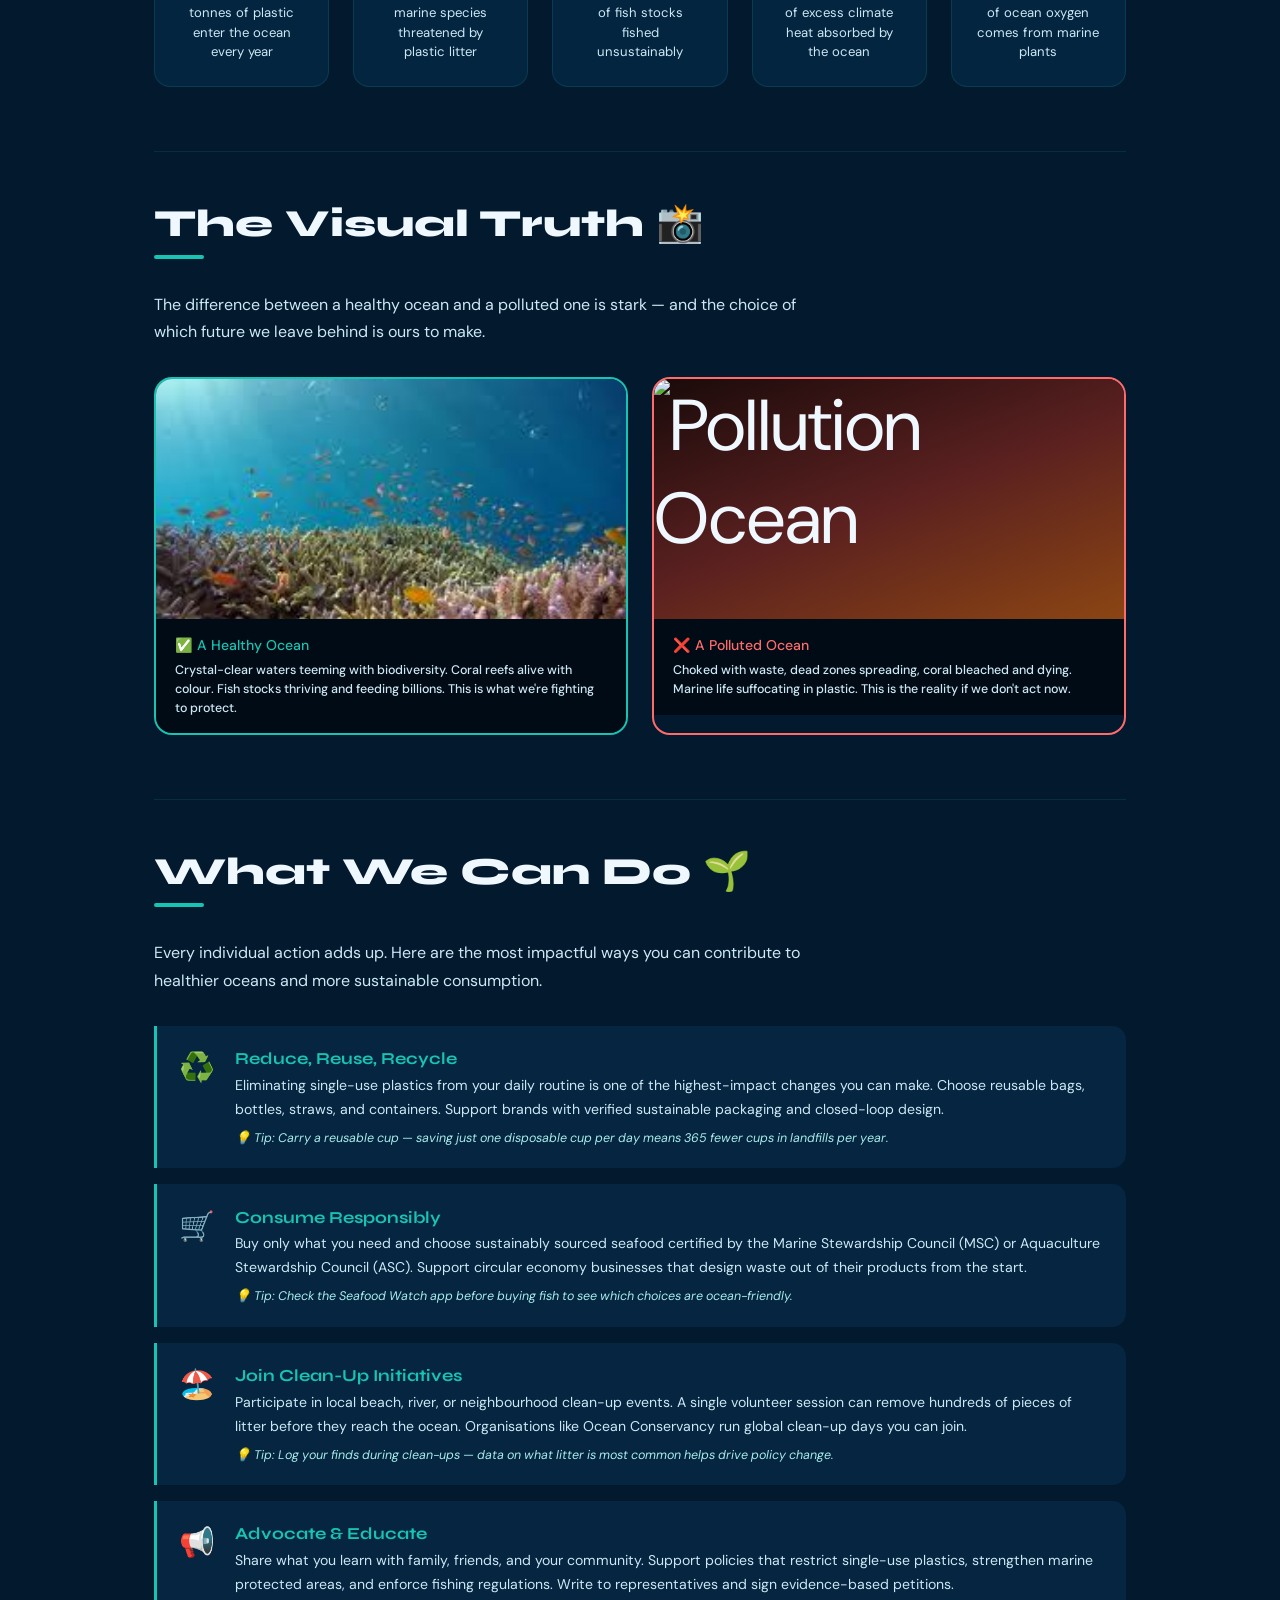
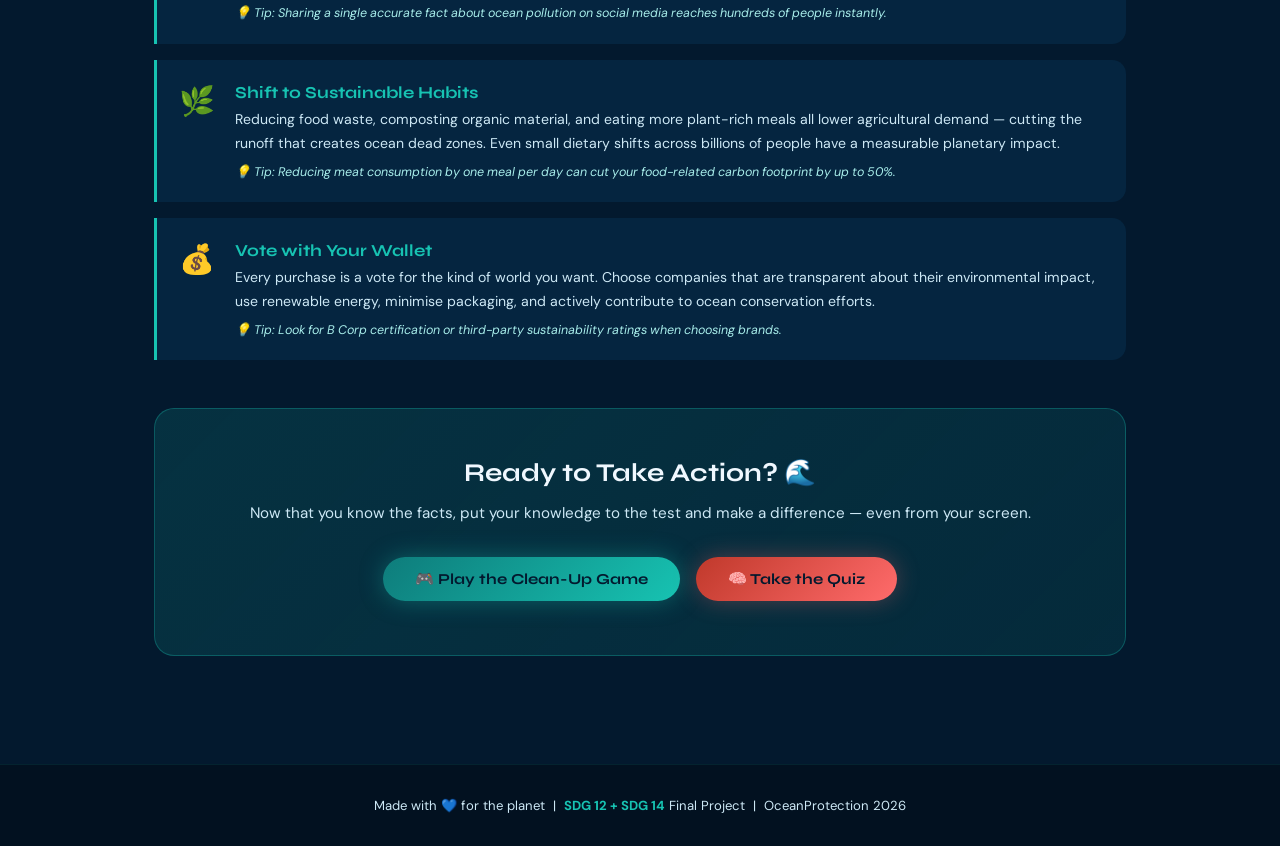
==== commit 732a212b: "Update navigation logo text in about.html" ====
--- a/about.html
+++ b/about.html
@@ -10,7 +10,7 @@
 <body>
 
 <nav>
-  <a href="index.html" class="nav-logo"><span>OceanProtection</span>Protection</a>
+  <a href="index.html" class="nav-logo"><span>Ocean</span>Protection</a>
   <ul class="nav-links" id="navLinks">
     <li><a href="index.html">Home</a></li>
     <li><a href="about.html" class="active">About</a></li>
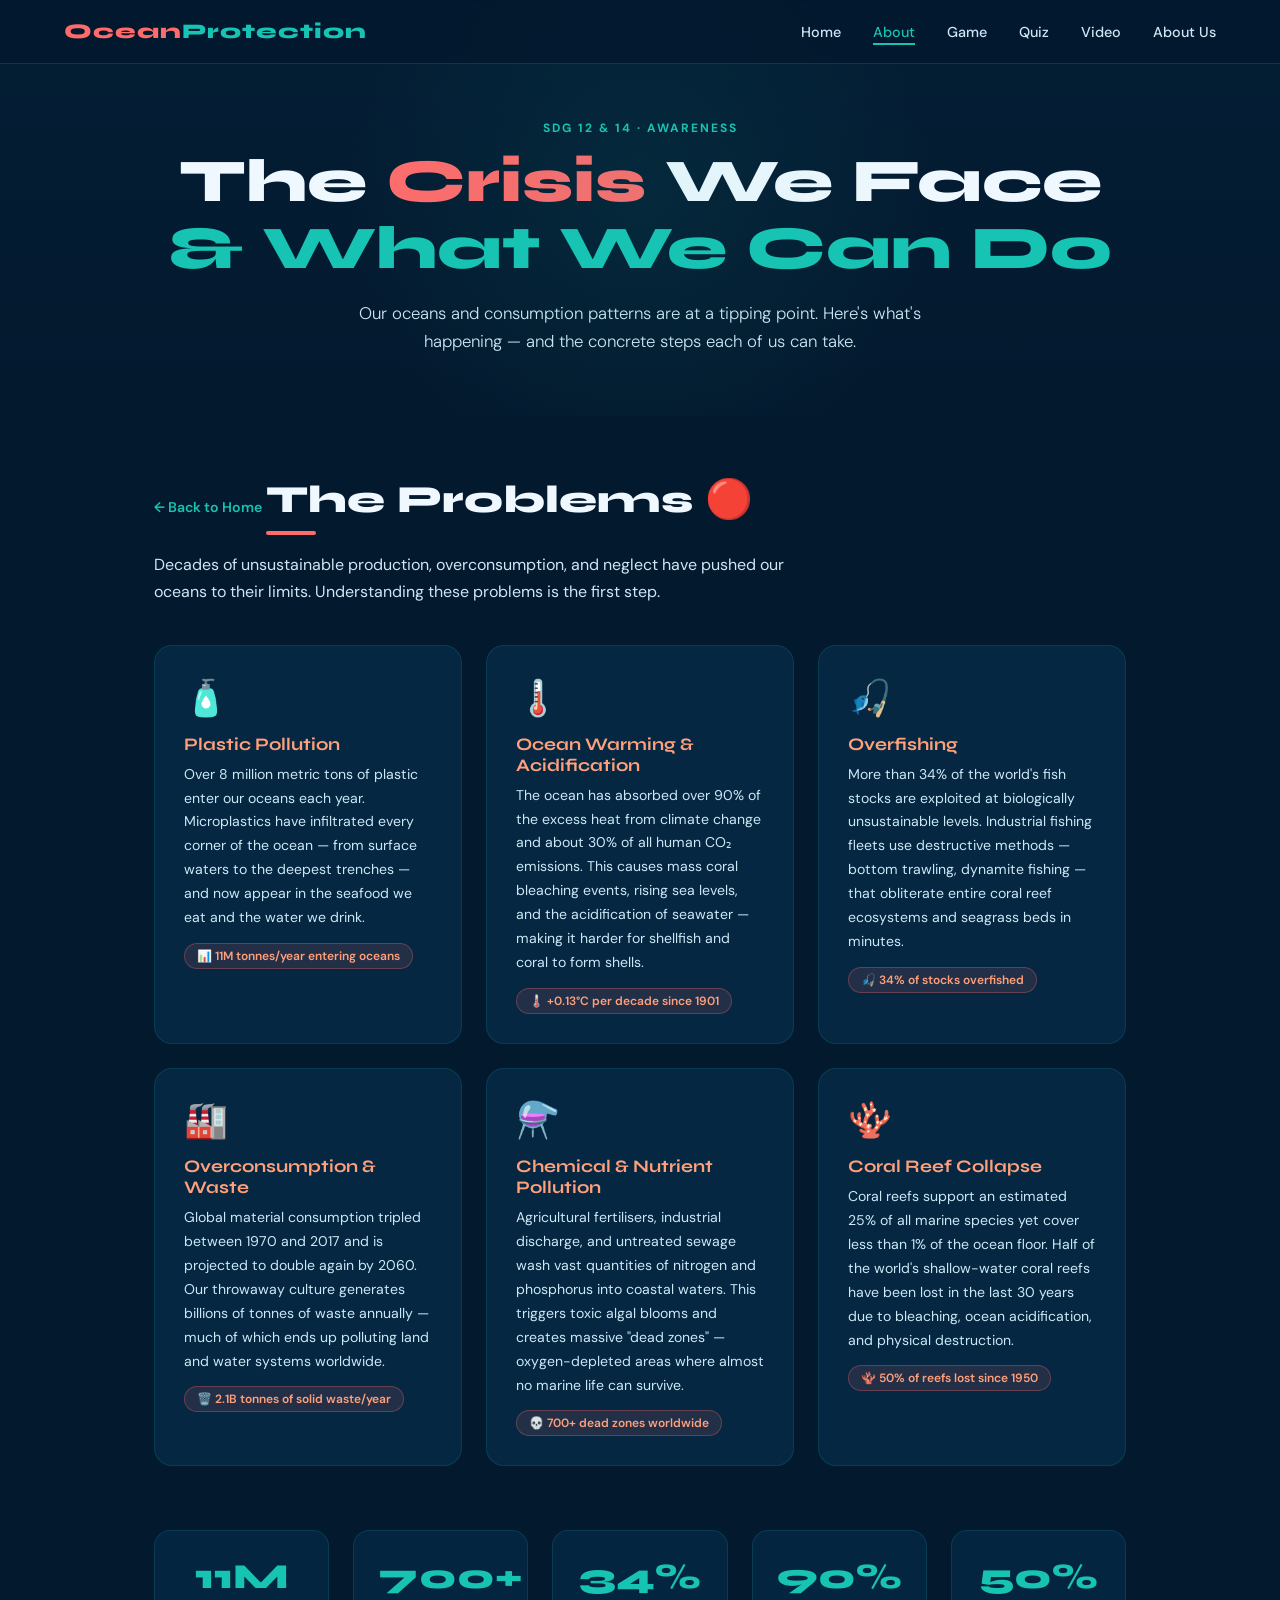
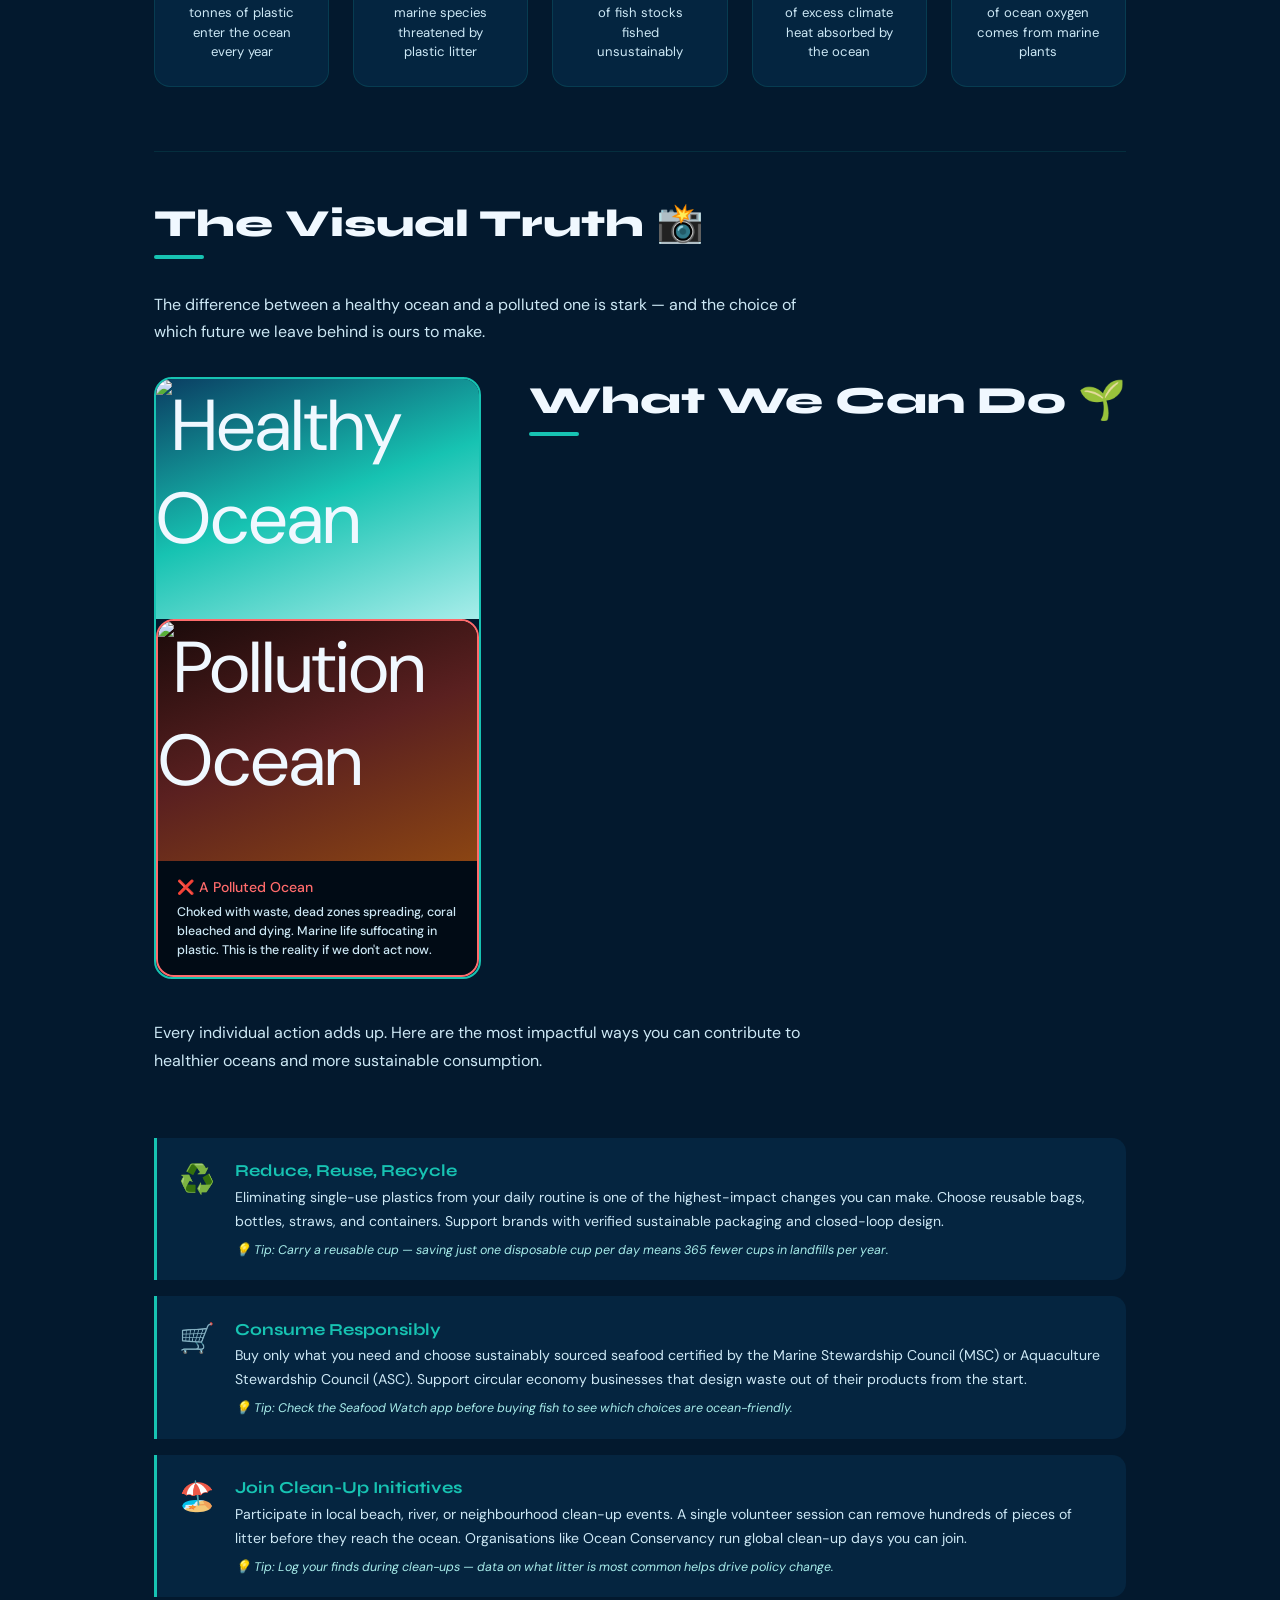
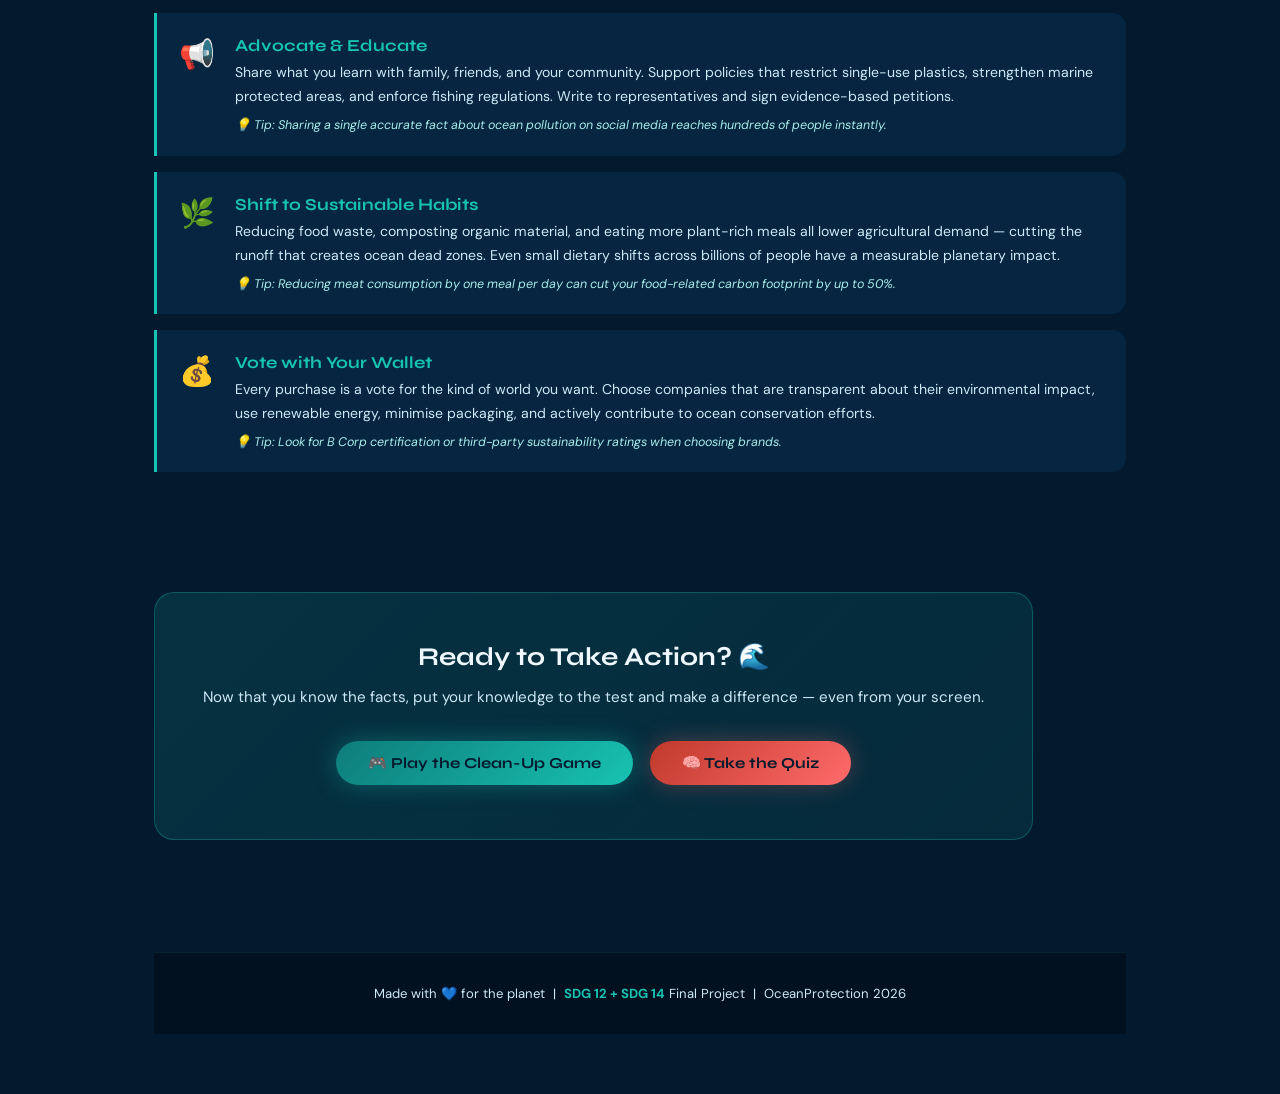
==== commit 6d11e6cc: "Replace base64 image with external image URL" ====
--- a/about.html
+++ b/about.html
@@ -97,8 +97,7 @@
   <div class="compare-wrap">
     <div class="compare-card clean">
       <div class="ocean-illustration ocean-clean">
-        <img src="[data-uri]" alt="Healthy Ocean">
-      </div>
+        <img src="https://pgw.udn.com.tw/gw/photo.php?u=https://uc.udn.com.tw/photo/2023/07/17/0/23255304.jpg&x=0&y=0&sw=0&sh=0&exp=3600&w=832&w=948" alt="Healthy Ocean">
       <div class="compare-label c">
         ✅ A Healthy Ocean
         <div class="compare-caption">Crystal-clear waters teeming with biodiversity. Coral reefs alive with colour. Fish stocks thriving and feeding billions. This is what we're fighting to protect.</div>
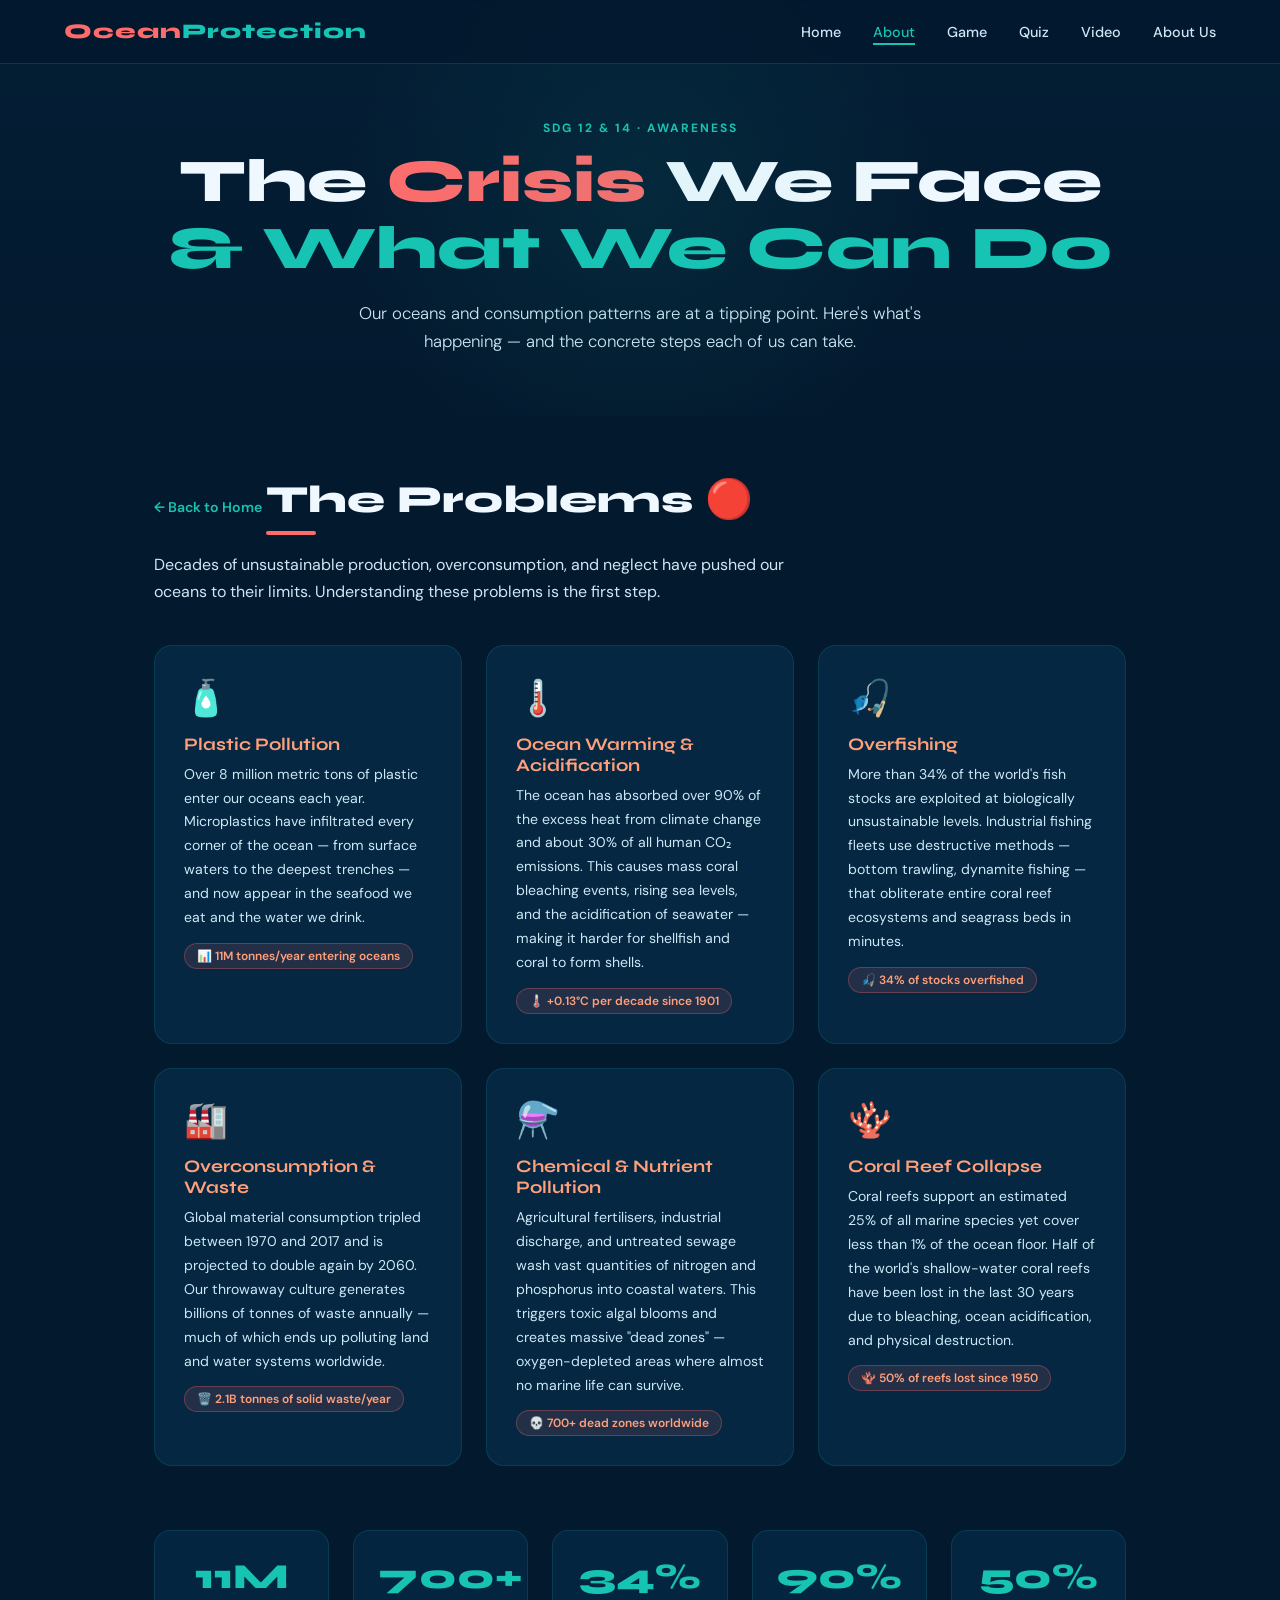
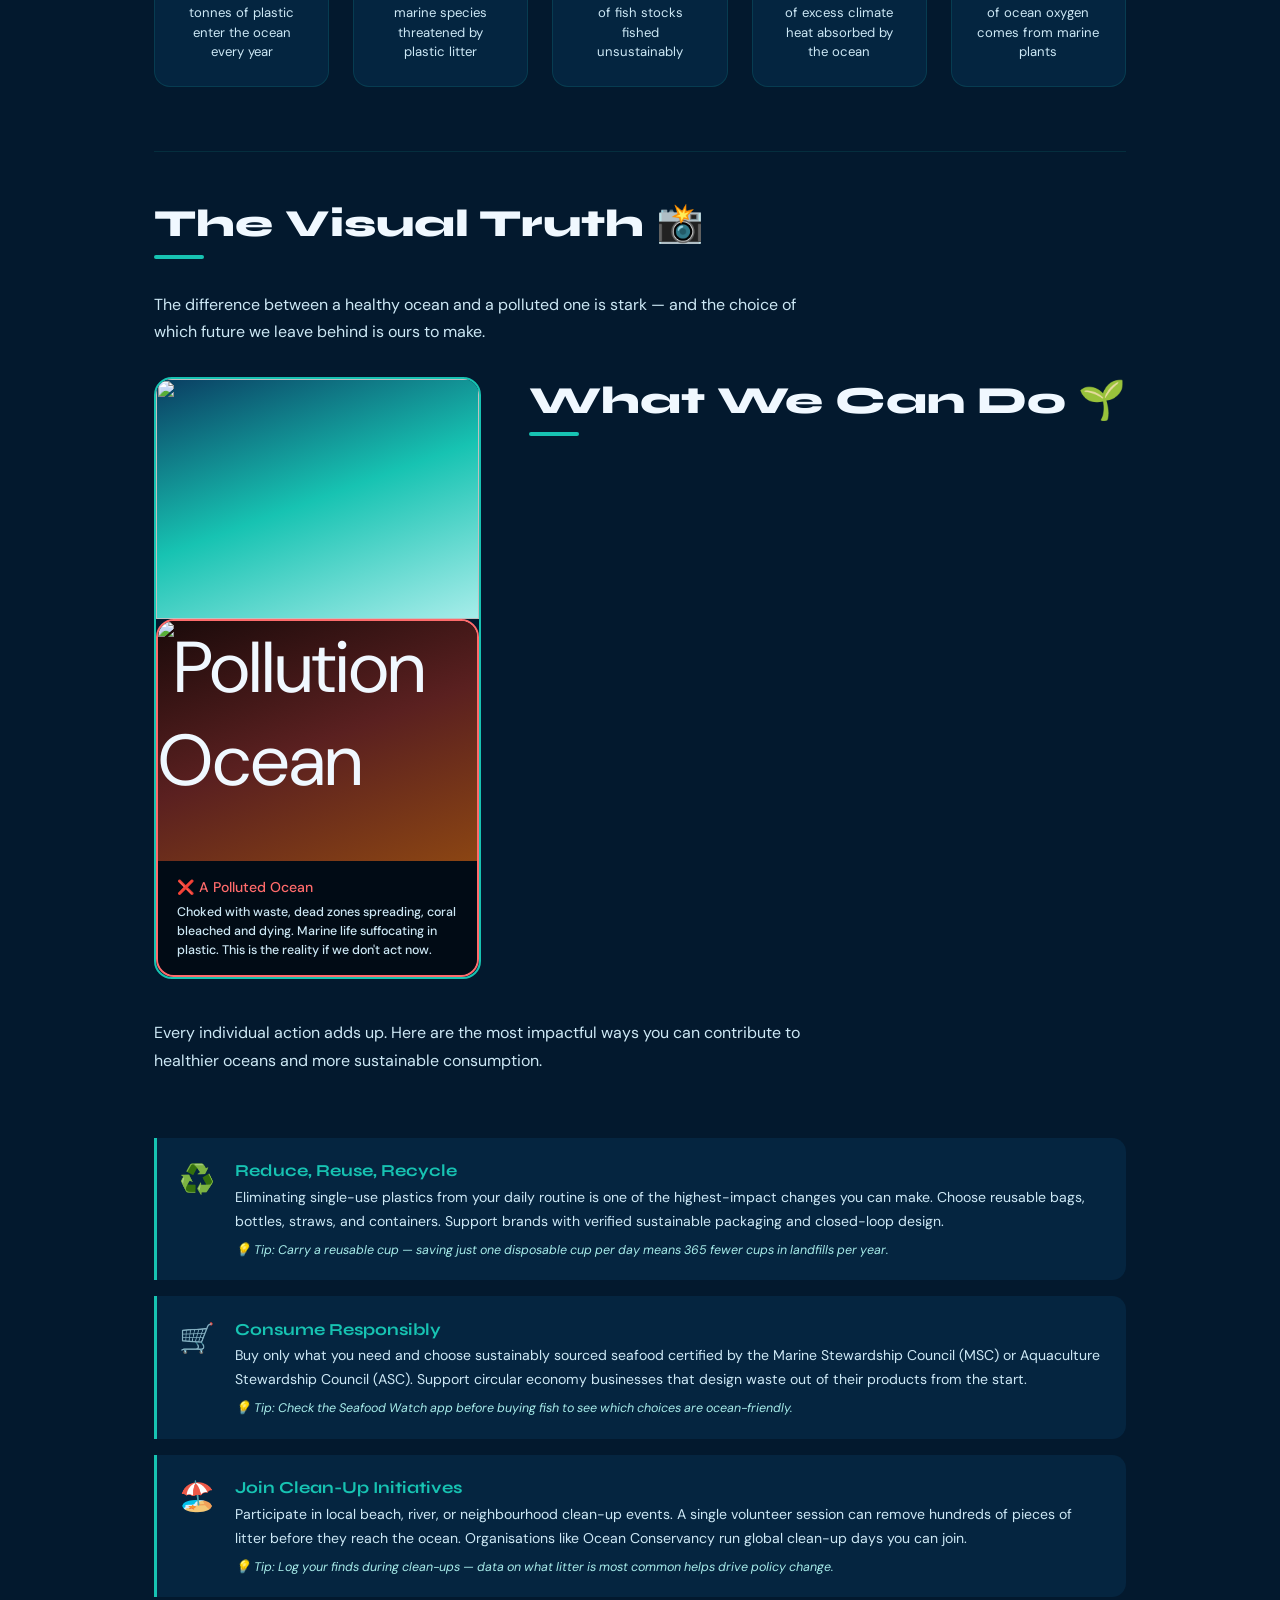
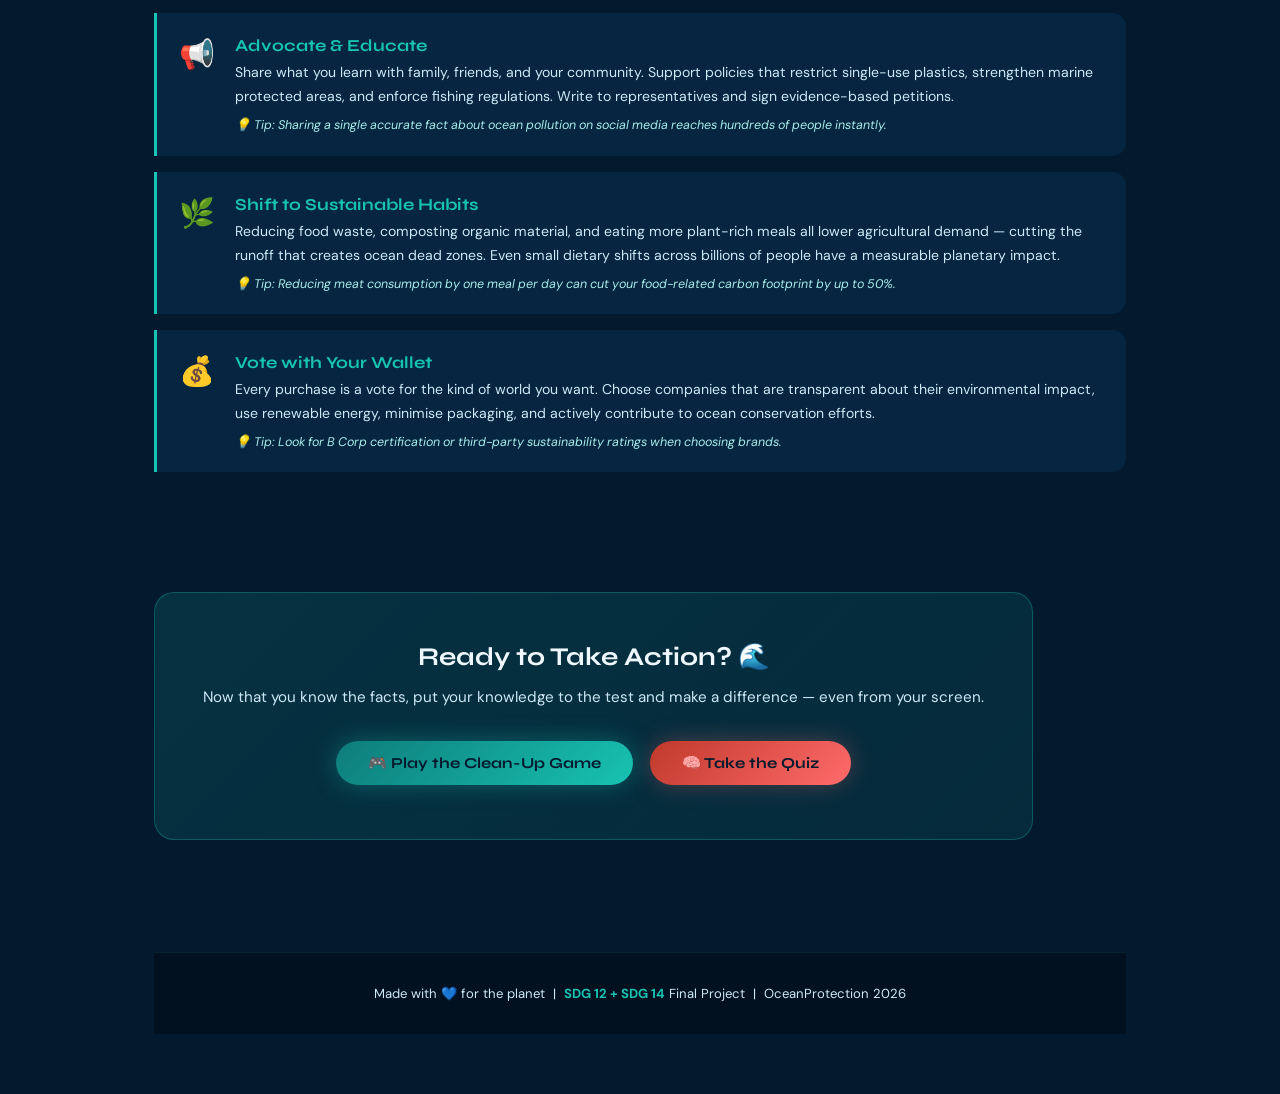
==== commit 2130cb3b: "Update about.html" ====
--- a/about.html
+++ b/about.html
@@ -97,7 +97,7 @@
   <div class="compare-wrap">
     <div class="compare-card clean">
       <div class="ocean-illustration ocean-clean">
-        <img src="https://pgw.udn.com.tw/gw/photo.php?u=https://uc.udn.com.tw/photo/2023/07/17/0/23255304.jpg&x=0&y=0&sw=0&sh=0&exp=3600&w=832&w=948" alt="Healthy Ocean">
+        <img src="https://pgw.udn.com.tw/gw/photo.php?u=https://uc.udn.com.tw/photo/2023/07/17/0/23255304.jpg&x=0&y=0&sw=0&sh=0&exp=3600&w=832&w=948">
       <div class="compare-label c">
         ✅ A Healthy Ocean
         <div class="compare-caption">Crystal-clear waters teeming with biodiversity. Coral reefs alive with colour. Fish stocks thriving and feeding billions. This is what we're fighting to protect.</div>
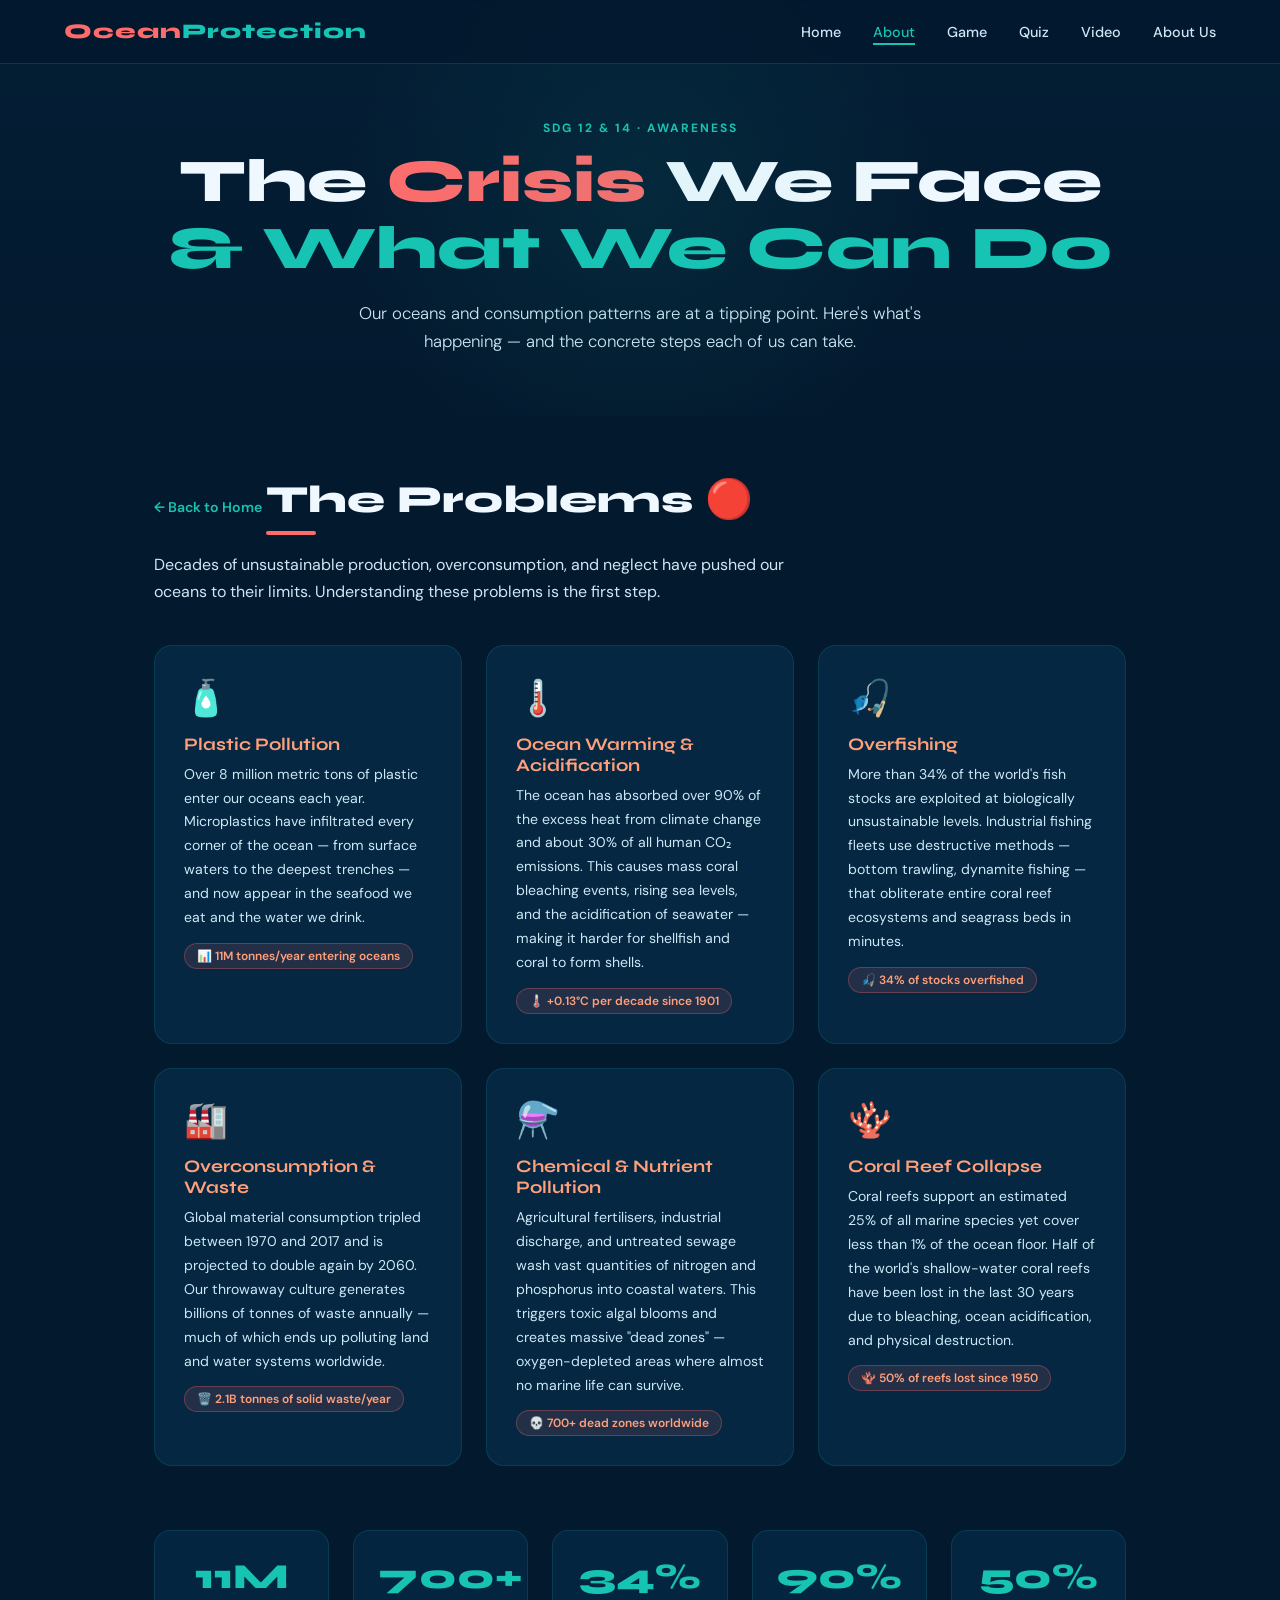
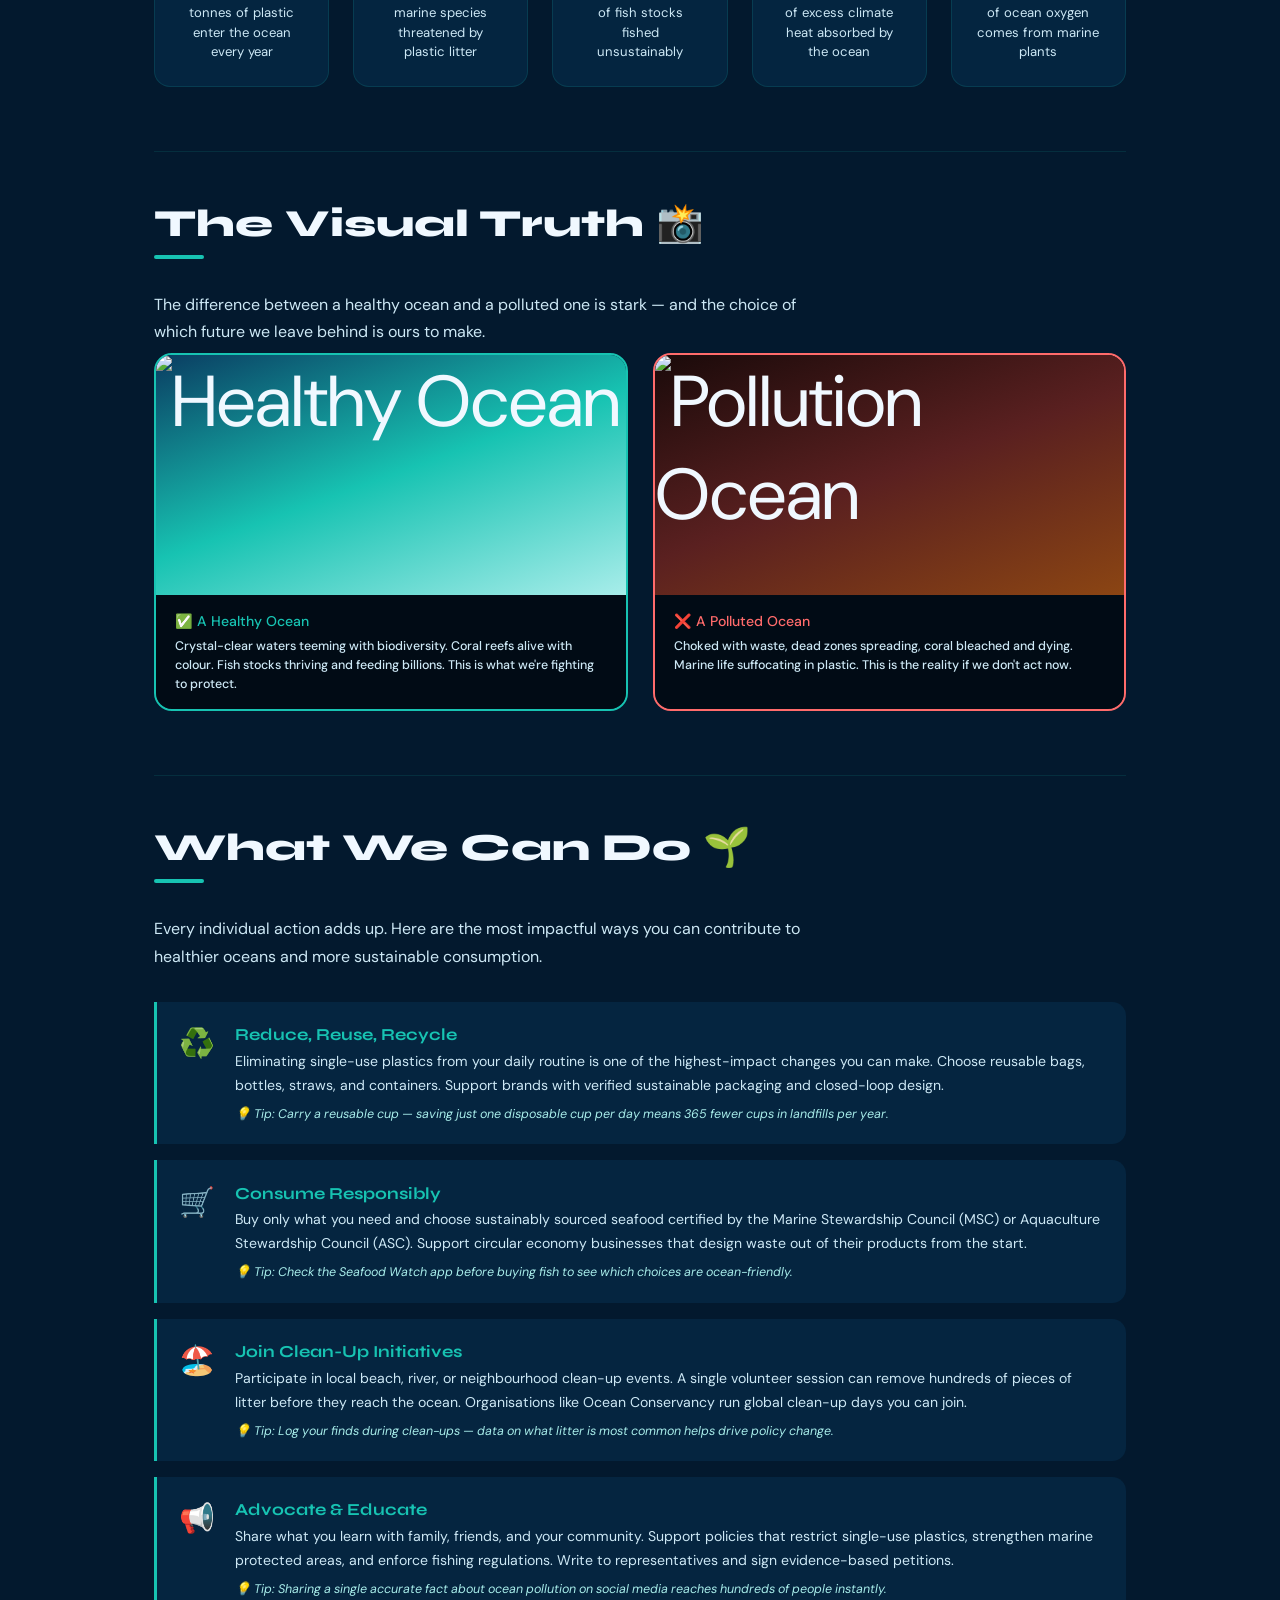
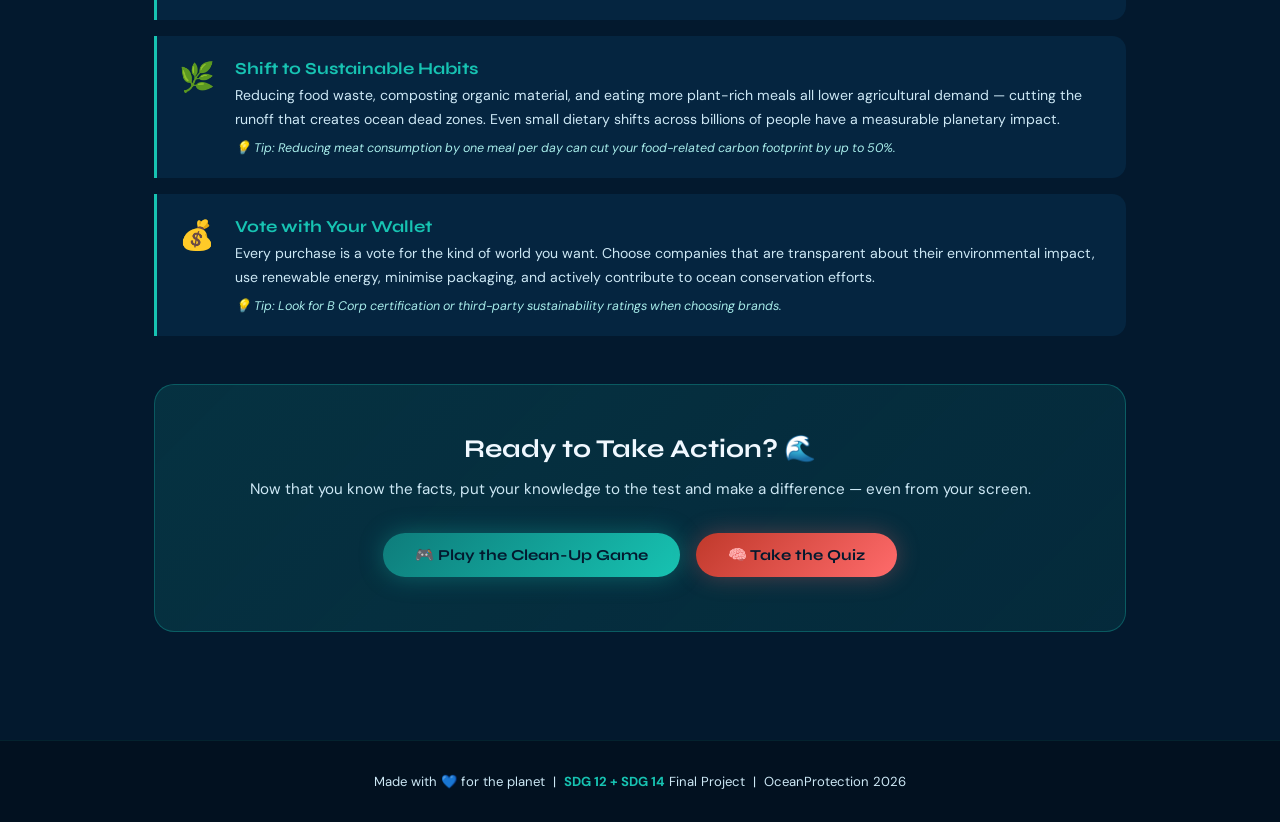
==== commit 237e831e: "Update about.html" ====
--- a/about.html
+++ b/about.html
@@ -91,19 +91,19 @@
   <hr class="divider">
 
   <!-- Compare -->
-  <div class="section-label">The Visual Truth 📸</div>
+ <div class="section-label">The Visual Truth 📸</div>
   <p style="color:var(--text-light);max-width:680px;line-height:1.7;margin:1rem 0 .5rem;">The difference between a healthy ocean and a polluted one is stark — and the choice of which future we leave behind is ours to make.</p>
 
   <div class="compare-wrap">
     <div class="compare-card clean">
       <div class="ocean-illustration ocean-clean">
-        <img src="https://pgw.udn.com.tw/gw/photo.php?u=https://uc.udn.com.tw/photo/2023/07/17/0/23255304.jpg&x=0&y=0&sw=0&sh=0&exp=3600&w=832&w=948">
+        <img src="https://pgw.udn.com.tw/gw/photo.php?u=https://uc.udn.com.tw/photo/2023/07/17/0/23255304.jpg&x=0&y=0&sw=0&sh=0&exp=3600&w=832&w=948" alt="Healthy Ocean">
+      </div>
       <div class="compare-label c">
         ✅ A Healthy Ocean
         <div class="compare-caption">Crystal-clear waters teeming with biodiversity. Coral reefs alive with colour. Fish stocks thriving and feeding billions. This is what we're fighting to protect.</div>
       </div>
-    </div>
-    <div class="compare-card dirty">
+    </div> <div class="compare-card dirty">
       <div class="ocean-illustration ocean-dirty">
         <img src="https://img.natgeomedia.com/userfiles/sm/sm1920_images_A1/13639/2021060845363609.jpg" alt="Pollution Ocean">
       </div>
@@ -111,7 +111,7 @@
         ❌ A Polluted Ocean
         <div class="compare-caption">Choked with waste, dead zones spreading, coral bleached and dying. Marine life suffocating in plastic. This is the reality if we don't act now.</div>
       </div>
-    </div>
+    </div> 
   </div>
 
   <hr class="divider">
--- a/about.css
+++ b/about.css
@@ -2,152 +2,179 @@
     --ocean-deep:#03192e; --ocean-mid:#0a3d62; --ocean-teal:#0e7c7b;
     --ocean-cyan:#17c3b2; --ocean-foam:#a8edea; --coral:#ff6b6b;
     --coral-light:#ffa07a; --white:#f0f8ff; --text-light:#cde8f5;
-  }
-  * { margin:0; padding:0; box-sizing:border-box; }
-  html { scroll-behavior:smooth; }
-  body { font-family:'DM Sans',sans-serif; background:var(--ocean-deep); color:var(--white); overflow-x:hidden; }
+}
+* { margin:0; padding:0; box-sizing:border-box; }
+html { scroll-behavior:smooth; }
+body { font-family:'DM Sans',sans-serif; background:var(--ocean-deep); color:var(--white); overflow-x:hidden; }
 
-  nav {
+nav {
     position:fixed; top:0; width:100%; z-index:1000;
     background:rgba(3,25,46,0.88); backdrop-filter:blur(14px);
     border-bottom:1px solid rgba(23,195,178,0.2);
     display:flex; align-items:center; justify-content:space-between;
     padding:0 5%; height:64px;
-  }
-  .nav-logo { font-family:'Syne',sans-serif; font-weight:800; font-size:1.3rem; color:var(--ocean-cyan); letter-spacing:1px; text-decoration:none; }
-  .nav-logo span { color:var(--coral); }
-  .nav-links { display:flex; gap:2rem; list-style:none; }
-  .nav-links a { color:var(--text-light); text-decoration:none; font-size:.9rem; font-weight:500; position:relative; transition:color .3s; }
-  .nav-links a::after { content:''; position:absolute; bottom:-4px; left:0; width:0; height:2px; background:var(--ocean-cyan); transition:width .3s; }
-  .nav-links a:hover, .nav-links a.active { color:var(--ocean-cyan); }
-  .nav-links a:hover::after, .nav-links a.active::after { width:100%; }
-  .nav-burger { display:none; flex-direction:column; gap:5px; cursor:pointer; }
-  .nav-burger span { width:26px; height:2px; background:var(--ocean-cyan); border-radius:2px; }
+}
+.nav-logo { font-family:'Syne',sans-serif; font-weight:800; font-size:1.3rem; color:var(--ocean-cyan); letter-spacing:1px; text-decoration:none; }
+.nav-logo span { color:var(--coral); }
+.nav-links { display:flex; gap:2rem; list-style:none; }
+.nav-links a { color:var(--text-light); text-decoration:none; font-size:.9rem; font-weight:500; position:relative; transition:color .3s; }
+.nav-links a::after { content:''; position:absolute; bottom:-4px; left:0; width:0; height:2px; background:var(--ocean-cyan); transition:width .3s; }
+.nav-links a:hover, .nav-links a.active { color:var(--ocean-cyan); }
+.nav-links a:hover::after, .nav-links a.active::after { width:100%; }
+.nav-burger { display:none; flex-direction:column; gap:5px; cursor:pointer; }
+.nav-burger span { width:26px; height:2px; background:var(--ocean-cyan); border-radius:2px; }
 
-  /* Page hero */
-  .page-hero {
+/* Page hero */
+.page-hero {
     padding:120px 5% 60px; text-align:center;
     background:linear-gradient(180deg, #041e35 0%, var(--ocean-deep) 100%);
     position:relative; overflow:hidden;
-  }
-  .page-hero::before {
+}
+.page-hero::before {
     content:''; position:absolute; top:-100px; left:50%; transform:translateX(-50%);
     width:600px; height:600px; border-radius:50%;
     background:radial-gradient(circle, rgba(23,195,178,0.08) 0%, transparent 70%);
-  }
-  .page-tag { font-size:.75rem; font-weight:700; letter-spacing:2px; text-transform:uppercase; color:var(--ocean-cyan); margin-bottom:.8rem; }
-  .page-title { font-family:'Syne',sans-serif; font-size:clamp(2.2rem,5vw,3.8rem); font-weight:800; line-height:1.1; margin-bottom:1rem; }
-  .page-title .accent { color:var(--ocean-cyan); }
-  .page-title .accent2 { color:var(--coral); }
-  .page-subtitle { font-size:1.05rem; color:var(--text-light); max-width:600px; margin:0 auto; line-height:1.7; font-weight:300; }
+}
+.page-tag { font-size:.75rem; font-weight:700; letter-spacing:2px; text-transform:uppercase; color:var(--ocean-cyan); margin-bottom:.8rem; }
+.page-title { font-family:'Syne',sans-serif; font-size:clamp(2.2rem,5vw,3.8rem); font-weight:800; line-height:1.1; margin-bottom:1rem; }
+.page-title .accent { color:var(--ocean-cyan); }
+.page-title .accent2 { color:var(--coral); }
+.page-subtitle { font-size:1.05rem; color:var(--text-light); max-width:600px; margin:0 auto; line-height:1.7; font-weight:300; }
 
-  /* Content wrapper */
-  .content { max-width:1100px; margin:0 auto; padding:60px 5%; }
+/* Content wrapper */
+.content { max-width:1100px; margin:0 auto; padding:60px 5%; }
 
-  .section-label {
+.section-label {
     font-family:'Syne',sans-serif; font-size:clamp(1.6rem,4vw,2.4rem);
     font-weight:800; margin-bottom:1rem;
     position:relative; display:inline-block;
-  }
-  .section-label::after { content:''; display:block; width:50px; height:4px; background:var(--ocean-cyan); border-radius:2px; margin-top:.5rem; }
-  .section-label.red::after { background:var(--coral); }
+}
+.section-label::after { content:''; display:block; width:50px; height:4px; background:var(--ocean-cyan); border-radius:2px; margin-top:.5rem; }
+.section-label.red::after { background:var(--coral); }
 
-  /* Problems grid */
-  .problems-grid { display:grid; grid-template-columns:repeat(auto-fit,minmax(290px,1fr)); gap:1.5rem; margin:2.5rem 0 4rem; }
-  .problem-card {
+/* Problems grid */
+.problems-grid { display:grid; grid-template-columns:repeat(auto-fit,minmax(290px,1fr)); gap:1.5rem; margin:2.5rem 0 4rem; }
+.problem-card {
     background:rgba(10,61,98,0.4); border:1px solid rgba(23,195,178,0.15);
     border-radius:18px; padding:1.8rem;
     opacity:0; transform:translateY(30px);
     transition:opacity .55s, transform .55s, border-color .3s;
-  }
-  .problem-card.visible { opacity:1; transform:translateY(0); }
-  .problem-card:hover { border-color:var(--coral); }
-  .p-icon { font-size:2.2rem; margin-bottom:.8rem; }
-  .problem-card h3 { font-family:'Syne',sans-serif; font-size:1.1rem; margin-bottom:.5rem; color:var(--coral-light); }
-  .problem-card p { font-size:.88rem; color:var(--text-light); line-height:1.7; }
-  .stat-chip {
+}
+.problem-card.visible { opacity:1; transform:translateY(0); }
+.problem-card:hover { border-color:var(--coral); }
+.p-icon { font-size:2.2rem; margin-bottom:.8rem; }
+.problem-card h3 { font-family:'Syne',sans-serif; font-size:1.1rem; margin-bottom:.5rem; color:var(--coral-light); }
+.problem-card p { font-size:.88rem; color:var(--text-light); line-height:1.7; }
+.stat-chip {
     display:inline-block; margin-top:.8rem;
     background:rgba(255,107,107,0.12); border:1px solid rgba(255,107,107,0.3);
     border-radius:20px; padding:.25rem .75rem; font-size:.75rem; color:var(--coral-light); font-weight:600;
-  }
+}
 
-  /* Divider */
-  .divider { border:none; border-top:1px solid rgba(23,195,178,0.12); margin:3rem 0; }
+/* Divider */
+.divider { border:none; border-top:1px solid rgba(23,195,178,0.12); margin:3rem 0; }
 
-  /* Compare */
-  .compare-wrap { display:flex; gap:1.5rem; flex-wrap:wrap; margin:2rem 0 4rem; }
-  .compare-card { flex:1; min-width:270px; border-radius:18px; overflow:hidden; border:2px solid transparent; }
-  .compare-card.clean { border-color:var(--ocean-cyan); }
-  .compare-card.dirty { border-color:var(--coral); }
-  .ocean-illustration { width:100%; height:240px; display:flex; align-items:center; justify-content:center; font-size:4.5rem; position:relative; flex-wrap:wrap; gap:.5rem; padding:0rem; overflow:hidden; }
-  .ocean-illustration img {
-      width: 100%;
-      height: 240px;
-      object-fit: cover;
-      display:block;
-   }
-  .ocean-clean { background:linear-gradient(160deg,#0a3d62,#17c3b2,#a8edea); }
-  .ocean-dirty { background:linear-gradient(160deg,#1a0a0a,#5a2020,#8b4513); }
-  .compare-label { padding:1rem 1.2rem; background:rgba(0,0,0,0.55); font-size:.88rem; font-weight:500; line-height:1.5; }
-  .compare-label.c { color:var(--ocean-cyan); }
-  .compare-label.d { color:var(--coral); }
-  .compare-caption { font-size:.78rem; color:var(--text-light); margin-top:.3rem; }
+/* Compare - 調整為大螢幕左右並排不跑版佈局 */
+.compare-wrap {
+    display: flex;
+    flex-direction: row;        /* 電腦版左右並排 */
+    justify-content: center;    /* 居中置中 */
+    align-items: stretch;       /* 確保兩邊卡片等高 */
+    gap: 25px; 
+    width: 100%;
+    max-width: 1000px;          /* 限制最大寬度，避免兩張圖分得太開 */
+    margin: 0 auto 4rem;        /* 區塊置中與下邊距 */
+}
+.compare-card {
+    flex: 1;                    /* 讓兩張卡片平分寬度 */
+    max-width: 500px;
+    border-radius:18px;
+    overflow:hidden;
+    border:2px solid transparent;
+    display: flex;
+    flex-direction: column;     /* 讓文字卡片內容自適應撐滿 */
+}
+.compare-card.clean { border-color:var(--ocean-cyan); }
+.compare-card.dirty { border-color:var(--coral); }
+.ocean-illustration { width:100%; height:240px; display:flex; align-items:center; justify-content:center; font-size:4.5rem; position:relative; flex-wrap:wrap; gap:.5rem; padding:0rem; overflow:hidden; }
+.ocean-illustration img {
+    width: 100%;
+    height: 240px;
+    object-fit: cover;
+    display:block;
+}
+.ocean-clean { background:linear-gradient(160deg,#0a3d62,#17c3b2,#a8edea); }
+.ocean-dirty { background:linear-gradient(160deg,#1a0a0a,#5a2020,#8b4513); }
+.compare-label { flex-grow: 1; padding:1rem 1.2rem; background:rgba(0,0,0,0.55); font-size:.88rem; font-weight:500; line-height:1.5; }
+.compare-label.c { color:var(--ocean-cyan); }
+.compare-label.d { color:var(--coral); }
+.compare-caption { font-size:.78rem; color:var(--text-light); margin-top:.3rem; }
 
-  /* Timeline / stats row */
-  .stats-row { display:flex; gap:1.5rem; flex-wrap:wrap; margin:2rem 0 4rem; }
-  .stat-box {
+/* Timeline / stats row */
+.stats-row { display:flex; gap:1.5rem; flex-wrap:wrap; margin:2rem 0 4rem; }
+.stat-box {
     flex:1; min-width:160px;
     background:rgba(10,61,98,0.35); border:1px solid rgba(23,195,178,0.15);
     border-radius:16px; padding:1.5rem; text-align:center;
-  }
-  .stat-num { font-family:'Syne',sans-serif; font-size:2.2rem; font-weight:800; color:var(--ocean-cyan); }
-  .stat-desc { font-size:.82rem; color:var(--text-light); margin-top:.3rem; line-height:1.5; }
+}
+.stat-num { font-family:'Syne',sans-serif; font-size:2.2rem; font-weight:800; color:var(--ocean-cyan); }
+.stat-desc { font-size:.82rem; color:var(--text-light); margin-top:.3rem; line-height:1.5; }
 
-  /* Solutions */
-  .solutions-list { display:flex; flex-direction:column; gap:1rem; margin:2rem 0 3rem; }
-  .solution-item {
+/* Solutions */
+.solutions-list { display:flex; flex-direction:column; gap:1rem; margin:2rem 0 3rem; }
+.solution-item {
     display:flex; align-items:flex-start; gap:1.2rem;
     background:rgba(10,61,98,0.35); border-left:3px solid var(--ocean-cyan);
     border-radius:0 14px 14px 0; padding:1.4rem;
     opacity:0; transform:translateX(-30px);
     transition:opacity .5s, transform .5s;
-  }
-  .solution-item.visible { opacity:1; transform:translateX(0); }
-  .sol-icon { font-size:1.8rem; flex-shrink:0; }
-  .sol-text h4 { font-family:'Syne',sans-serif; font-size:1.05rem; margin-bottom:.3rem; color:var(--ocean-cyan); }
-  .sol-text p { font-size:.88rem; color:var(--text-light); line-height:1.7; }
-  .sol-tip { font-size:.78rem; color:var(--ocean-foam); margin-top:.5rem; font-style:italic; }
+}
+.solution-item.visible { opacity:1; transform:translateX(0); }
+.sol-icon { font-size:1.8rem; flex-shrink:0; }
+.sol-text h4 { font-family:'Syne',sans-serif; font-size:1.05rem; margin-bottom:.3rem; color:var(--ocean-cyan); }
+.sol-text p { font-size:.88rem; color:var(--text-light); line-height:1.7; }
+.sol-tip { font-size:.78rem; color:var(--ocean-foam); margin-top:.5rem; font-style:italic; }
 
-  /* CTA */
-  .cta-box {
+/* CTA */
+.cta-box {
     background:linear-gradient(135deg,rgba(14,124,123,0.25),rgba(23,195,178,0.1));
     border:1px solid rgba(23,195,178,0.3); border-radius:20px;
     padding:3rem; text-align:center; margin:3rem 0;
-  }
-  .cta-box h3 { font-family:'Syne',sans-serif; font-size:1.6rem; margin-bottom:.8rem; }
-  .cta-box p { color:var(--text-light); margin-bottom:1.5rem; font-size:.95rem; line-height:1.7; }
-  .btn-cta {
+}
+.cta-box h3 { font-family:'Syne',sans-serif; font-size:1.6rem; margin-bottom:.8rem; }
+.cta-box p { color:var(--text-light); margin-bottom:1.5rem; font-size:.95rem; line-height:1.7; }
+.btn-cta {
     display:inline-block; background:linear-gradient(135deg,var(--ocean-teal),var(--ocean-cyan));
     color:var(--ocean-deep); padding:.8rem 2rem; border-radius:50px;
     font-weight:700; font-family:'Syne',sans-serif; text-decoration:none; font-size:.95rem;
     box-shadow:0 0 25px rgba(23,195,178,0.35); transition:transform .2s; margin:.4rem;
-  }
-  .btn-cta:hover { transform:translateY(-3px); }
-  .btn-cta.coral { background:linear-gradient(135deg,#c0392b,var(--coral)); box-shadow:0 0 25px rgba(255,107,107,0.3); }
+}
+.btn-cta:hover { transform:translateY(-3px); }
+.btn-cta.coral { background:linear-gradient(135deg,#c0392b,var(--coral)); box-shadow:0 0 25px rgba(255,107,107,0.3); }
 
-  /* Back link */
-  .back-link { display:inline-flex; align-items:center; gap:.4rem; color:var(--ocean-cyan); text-decoration:none; font-size:.88rem; font-weight:600; margin-bottom:2rem; transition:gap .2s; }
-  .back-link:hover { gap:.8rem; }
+/* Back link */
+.back-link { display:inline-flex; align-items:center; gap:.4rem; color:var(--ocean-cyan); text-decoration:none; font-size:.88rem; font-weight:600; margin-bottom:2rem; transition:gap .2s; }
+.back-link:hover { gap:.8rem; }
 
-  footer { background:rgba(0,0,0,0.3); text-align:center; padding:2rem; font-size:.82rem; color:var(--text-light); border-top:1px solid rgba(23,195,178,0.1); }
-  footer strong { color:var(--ocean-cyan); }
+footer { background:rgba(0,0,0,0.3); text-align:center; padding:2rem; font-size:.82rem; color:var(--text-light); border-top:1px solid rgba(23,195,178,0.1); }
+footer strong { color:var(--ocean-cyan); }
 
-  ::-webkit-scrollbar { width:6px; }
-  ::-webkit-scrollbar-track { background:var(--ocean-deep); }
-  ::-webkit-scrollbar-thumb { background:var(--ocean-teal); border-radius:3px; }
+::-webkit-scrollbar { width:6px; }
+::-webkit-scrollbar-track { background:var(--ocean-deep); }
+::-webkit-scrollbar-thumb { background:var(--ocean-teal); border-radius:3px; }
 
-  @media (max-width:640px) {
+/* 響應式佈局優化（斷點調整為更通用的 768px 平板/手機規格） */
+@media (max-width: 768px) {
     .nav-links { display:none; flex-direction:column; position:absolute; top:64px; left:0; width:100%; background:rgba(3,25,46,.97); padding:1rem; gap:1rem; }
     .nav-links.open { display:flex; }
     .nav-burger { display:flex; }
-  }
+
+    /* 平板與手機版上，讓對比圖安全改回上下堆疊，避免橫向空間不足擠壓變形 */
+    .compare-wrap {
+        flex-direction: column;
+        align-items: center;
+    }
+    .compare-card {
+        width: 100%;
+    }
+}
